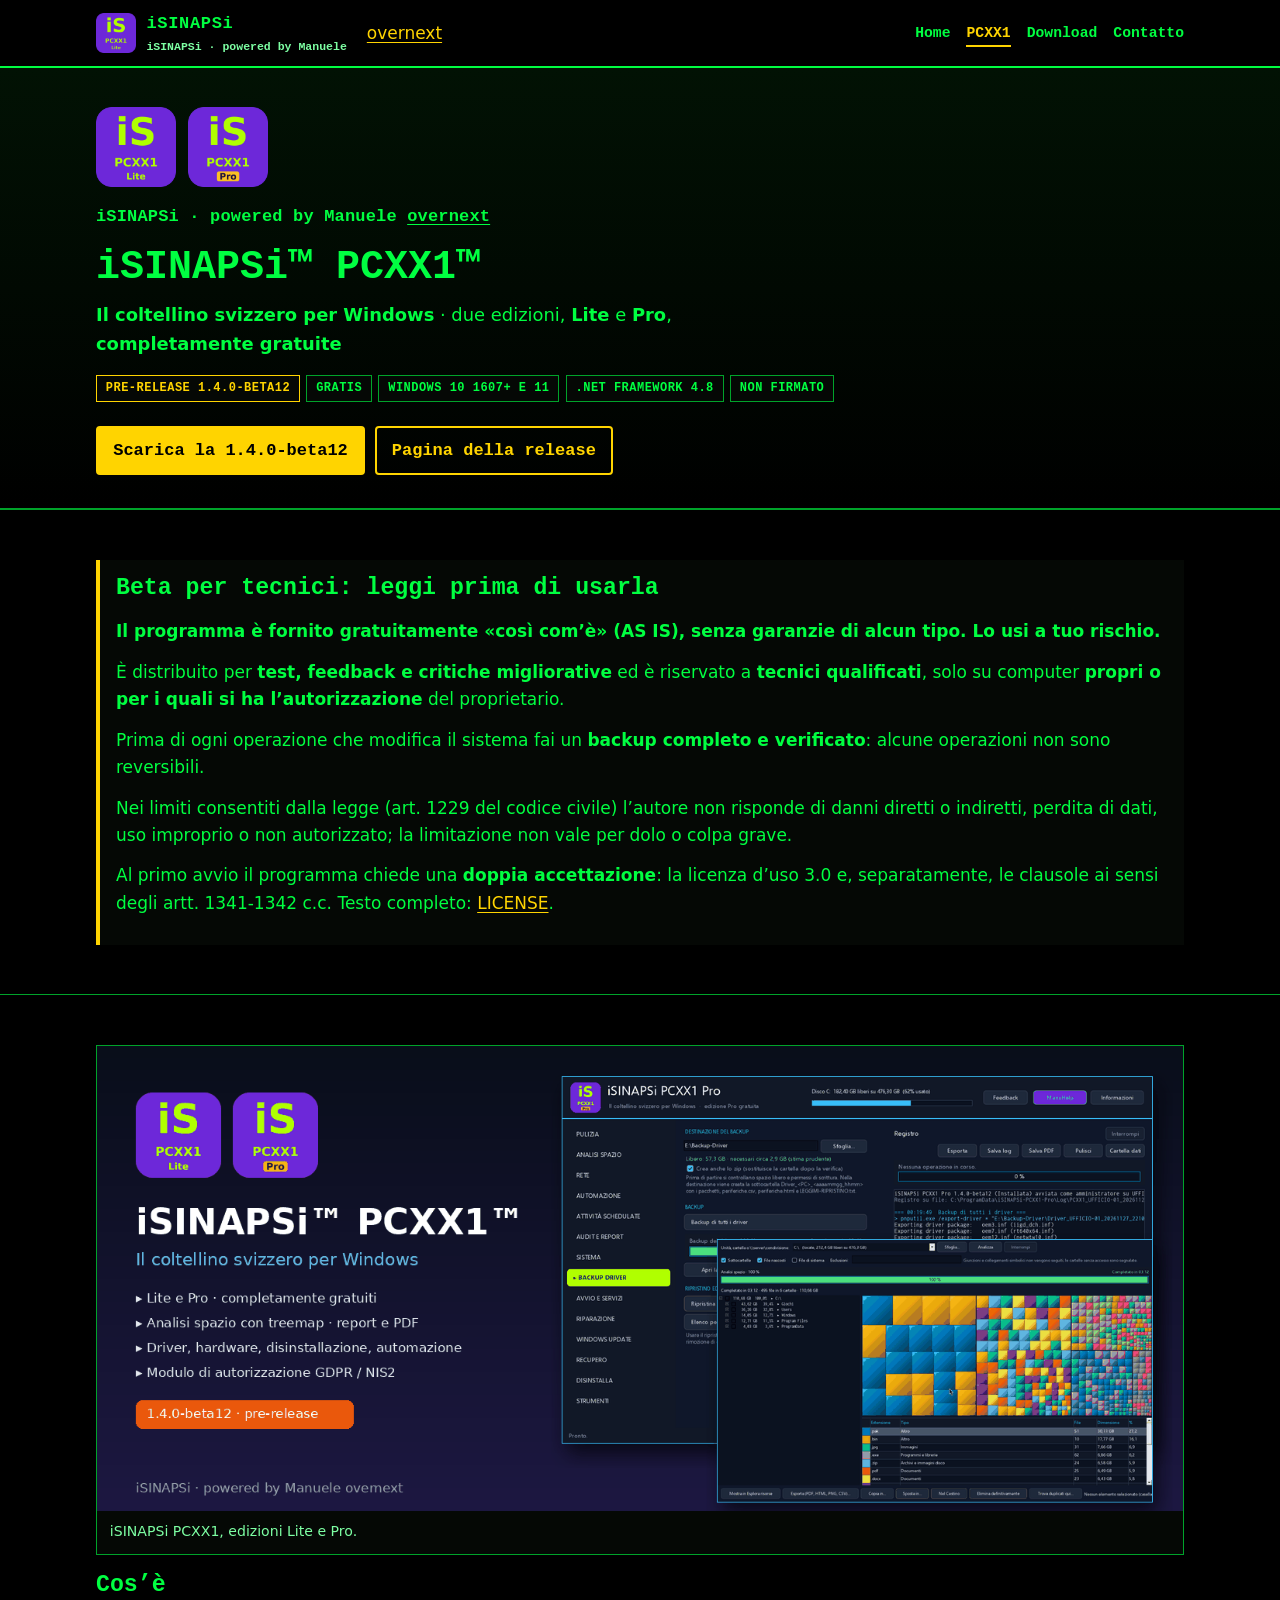
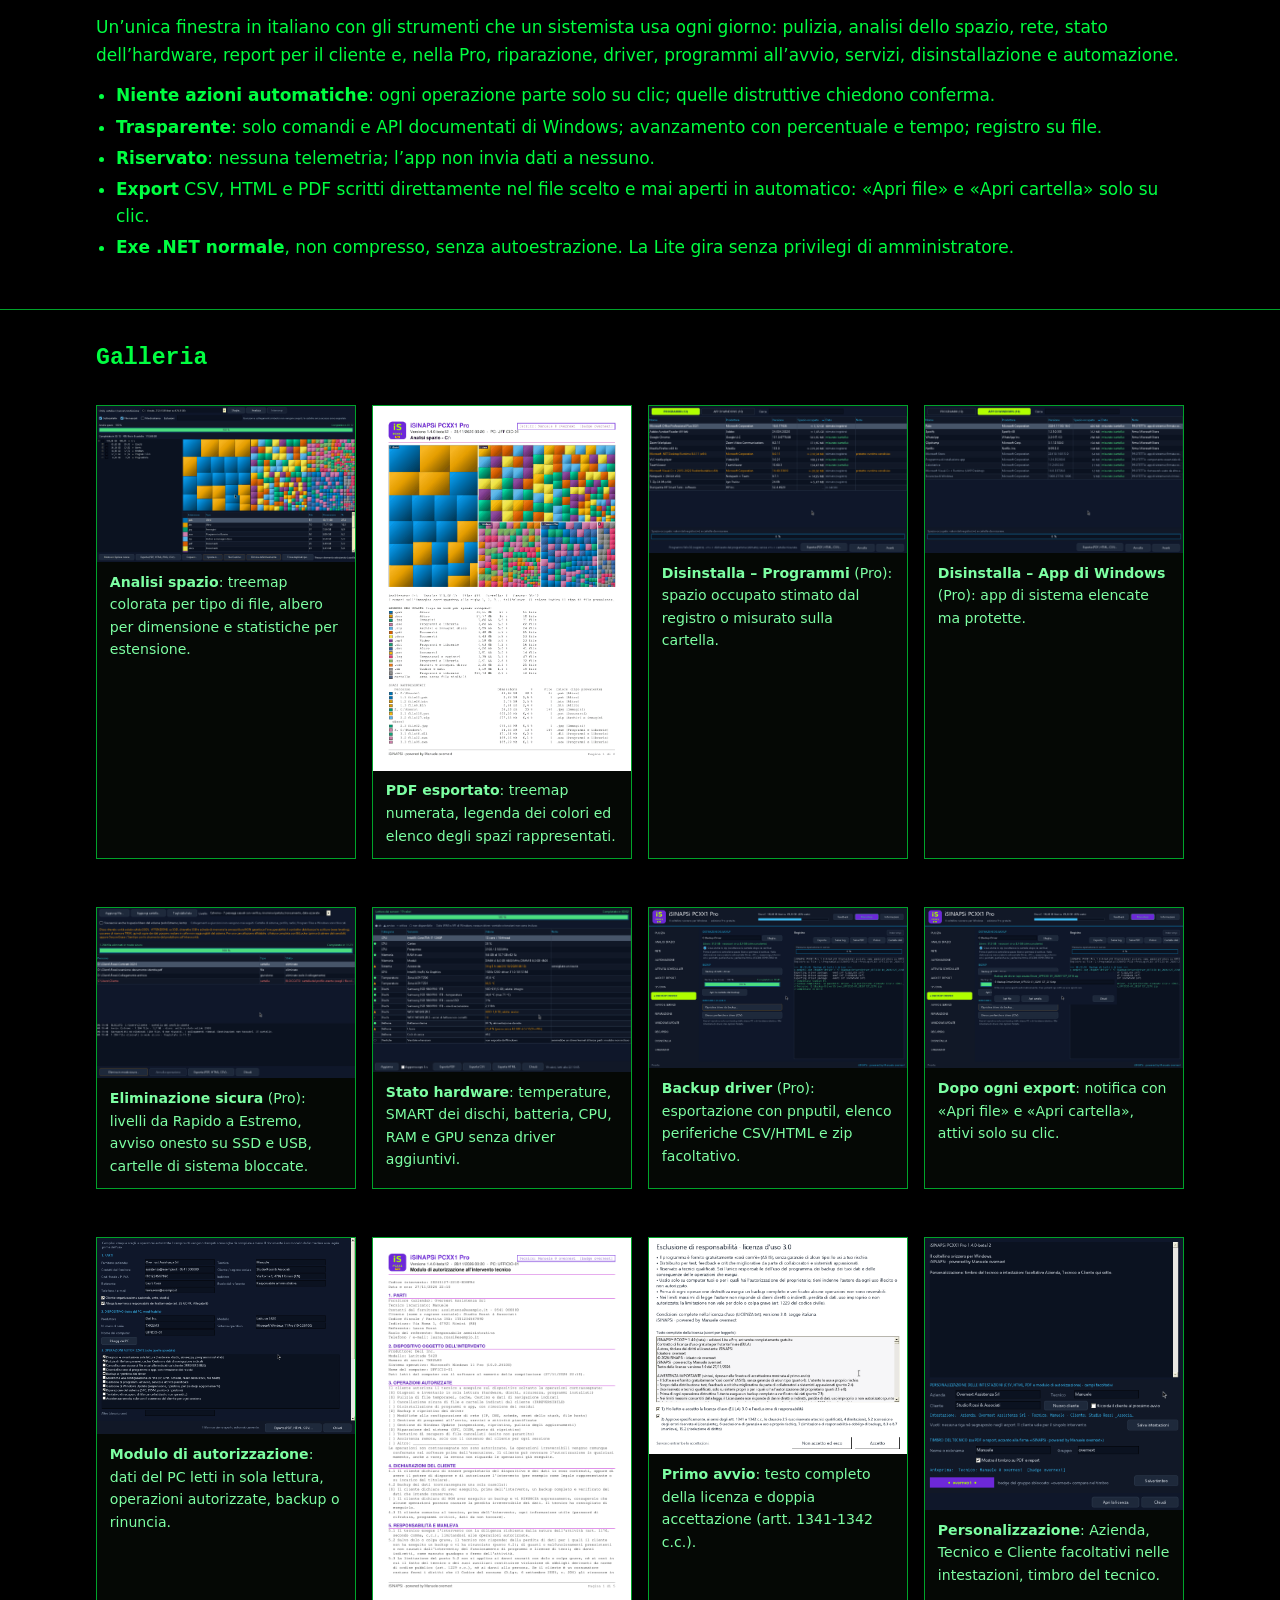
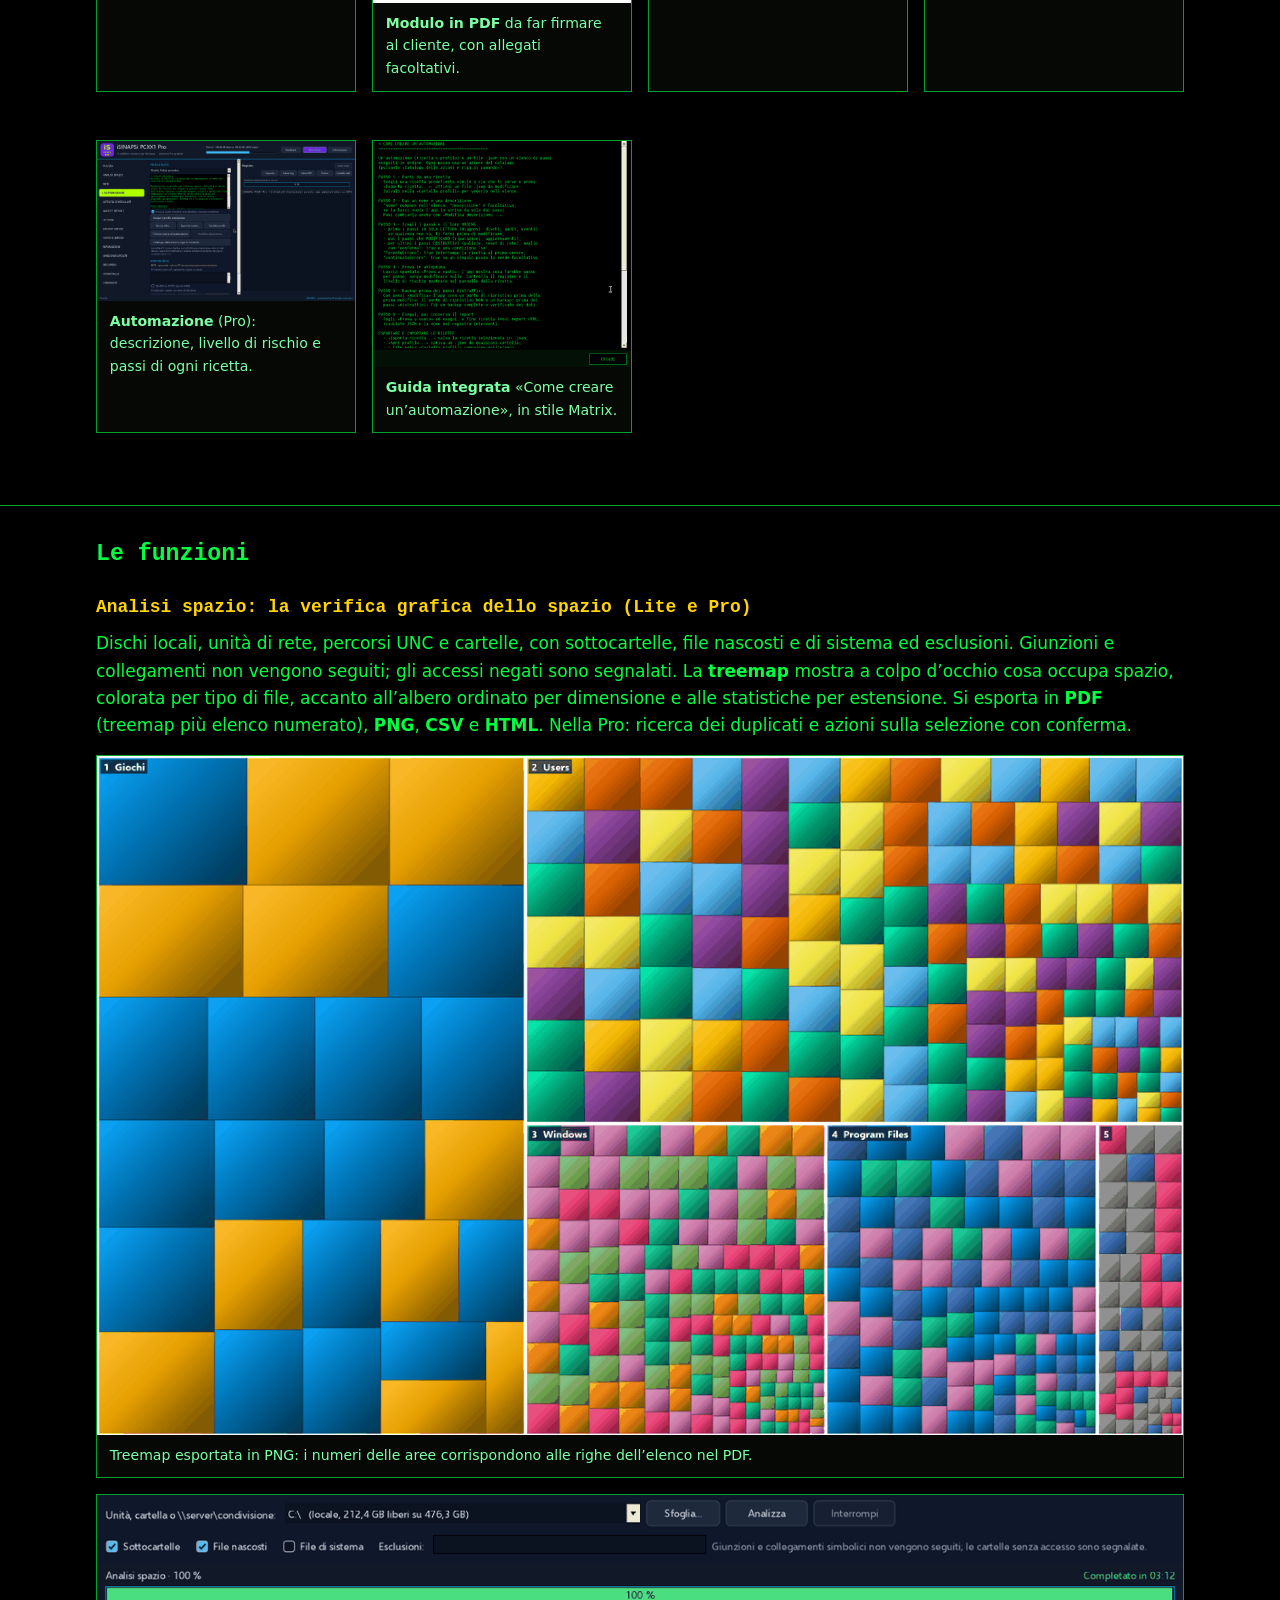
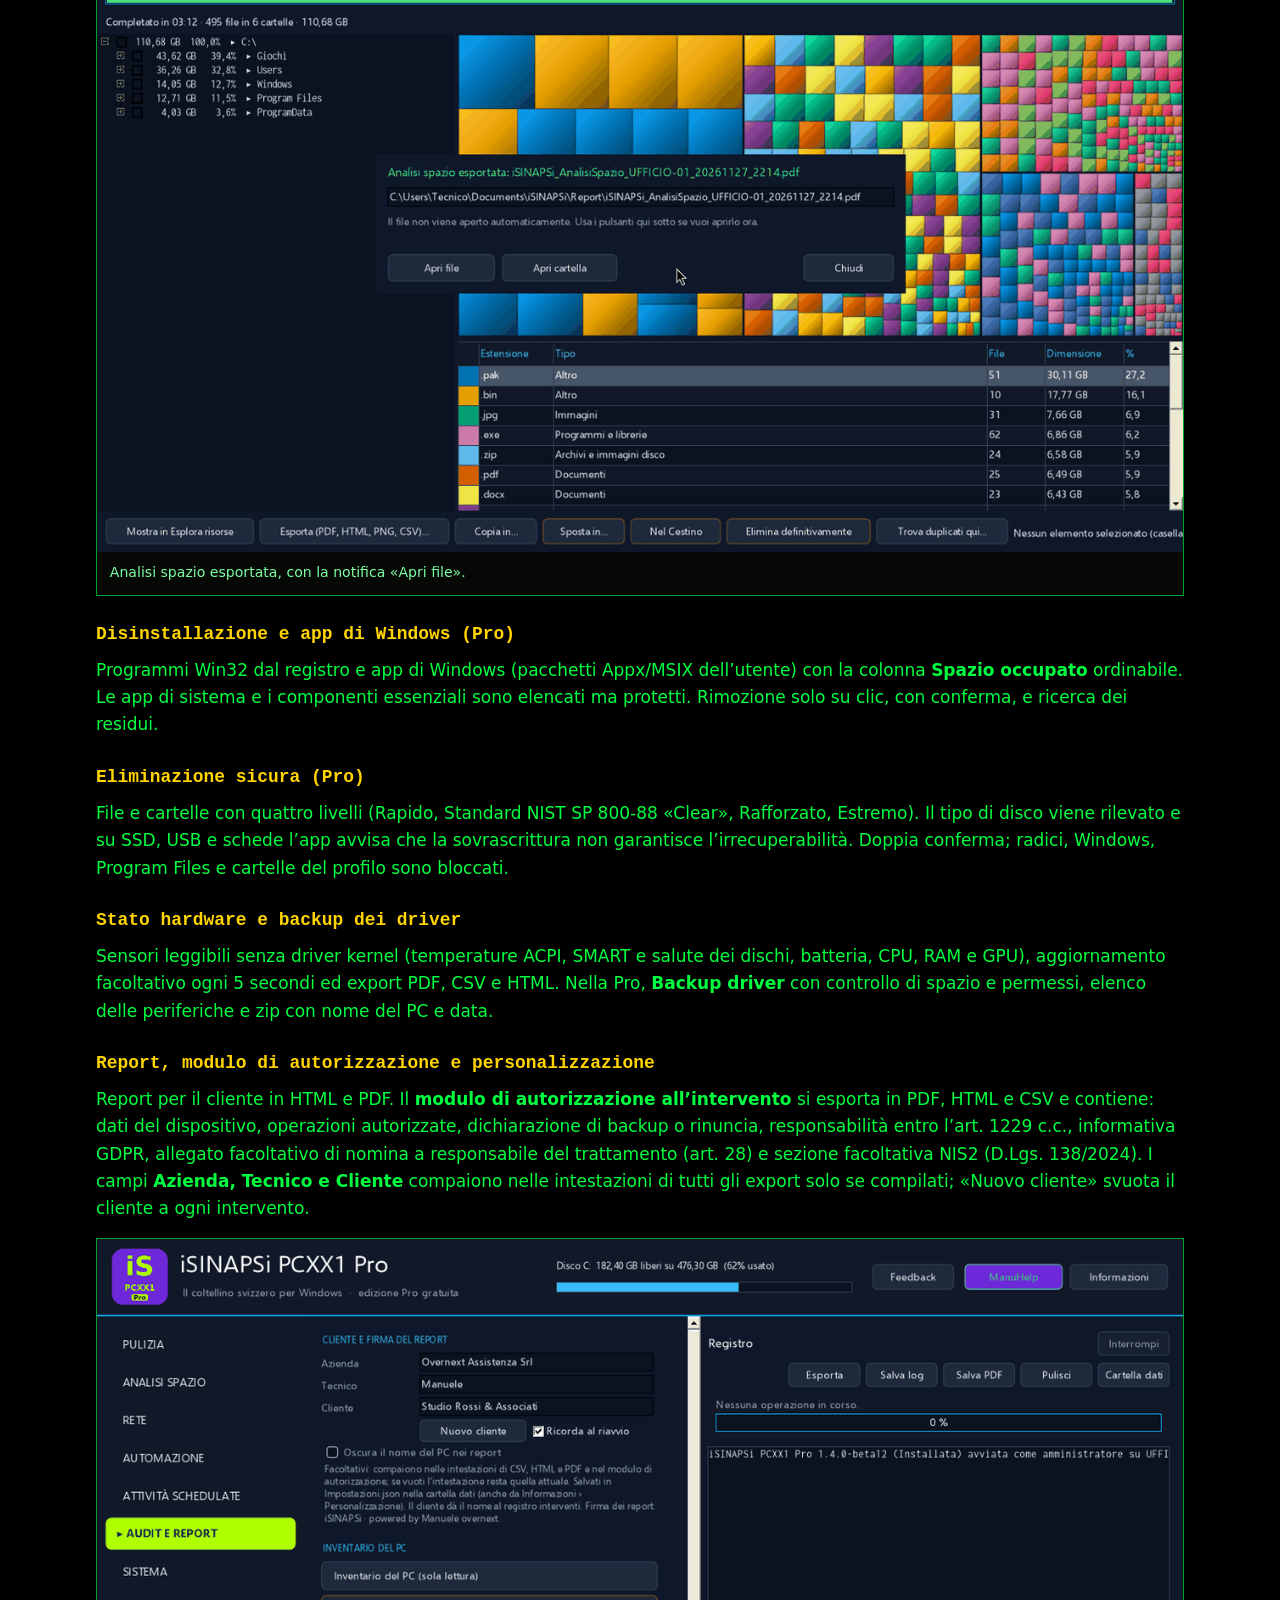
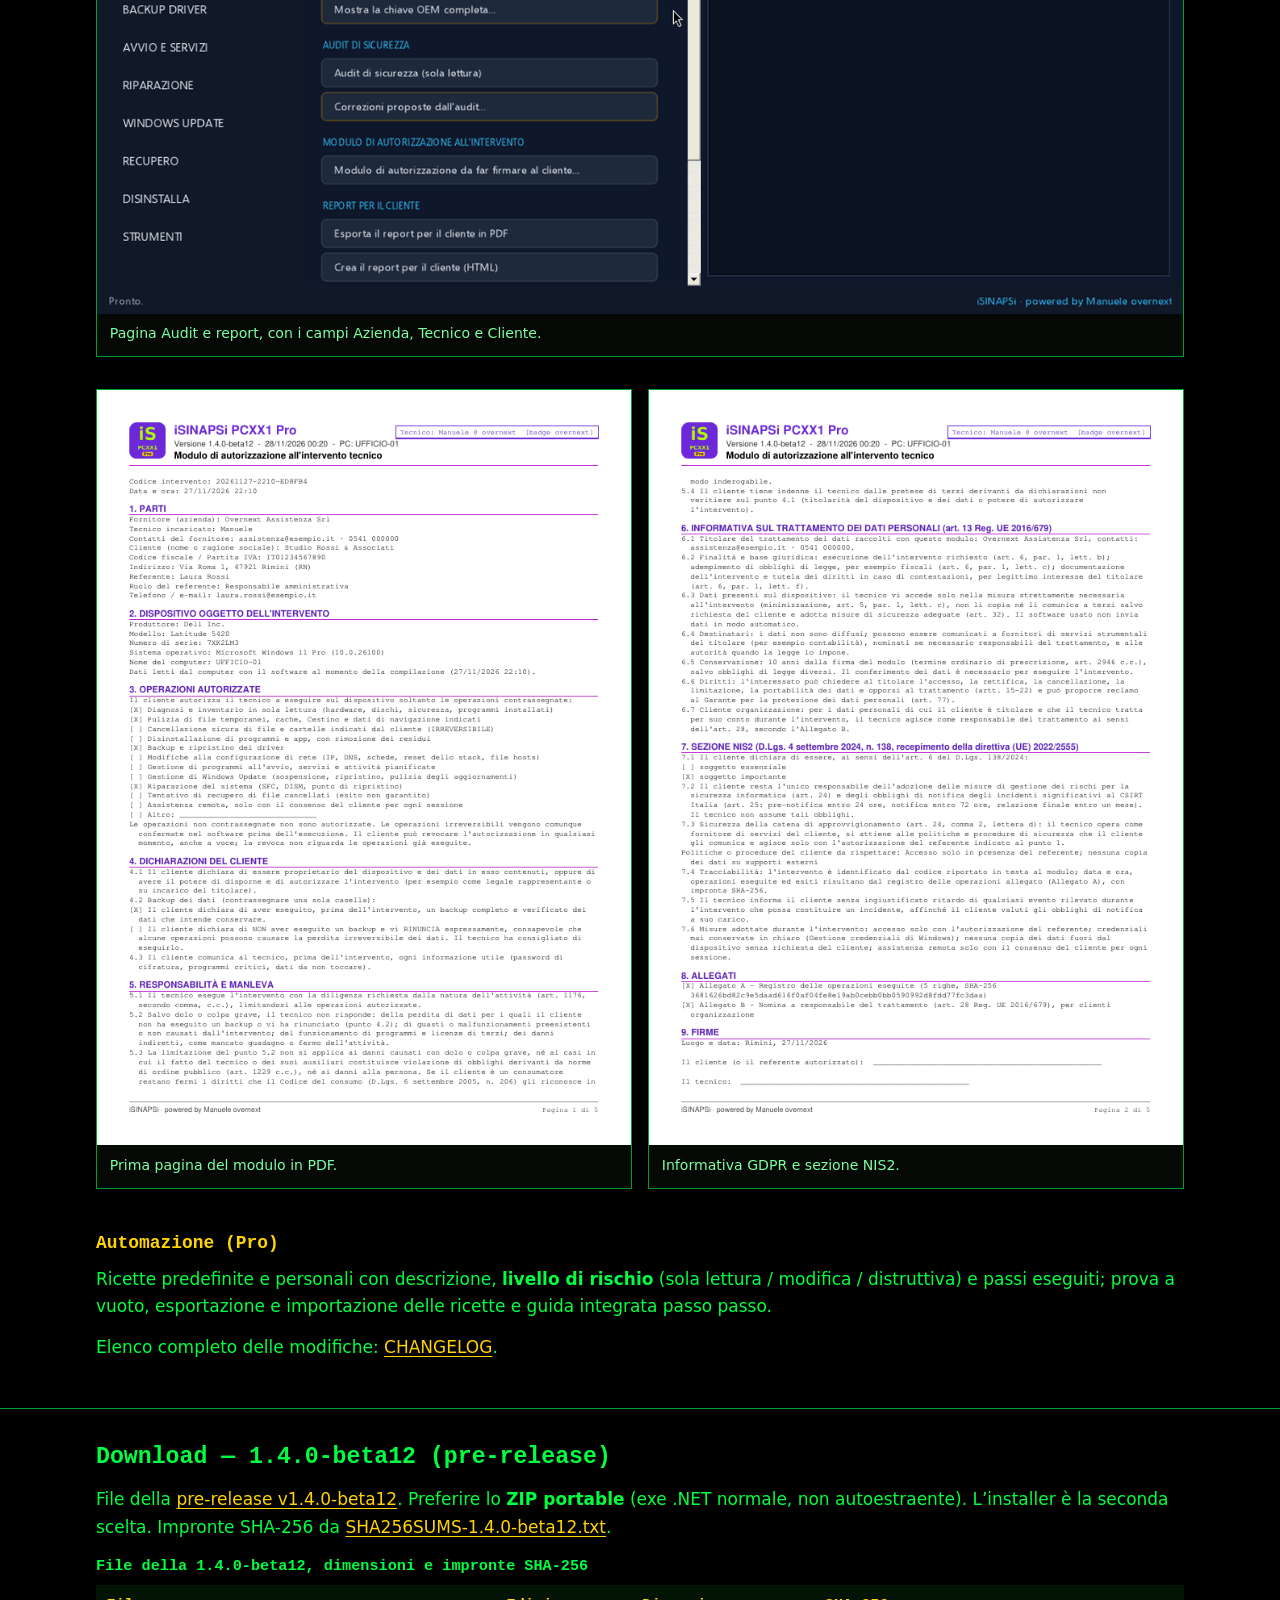
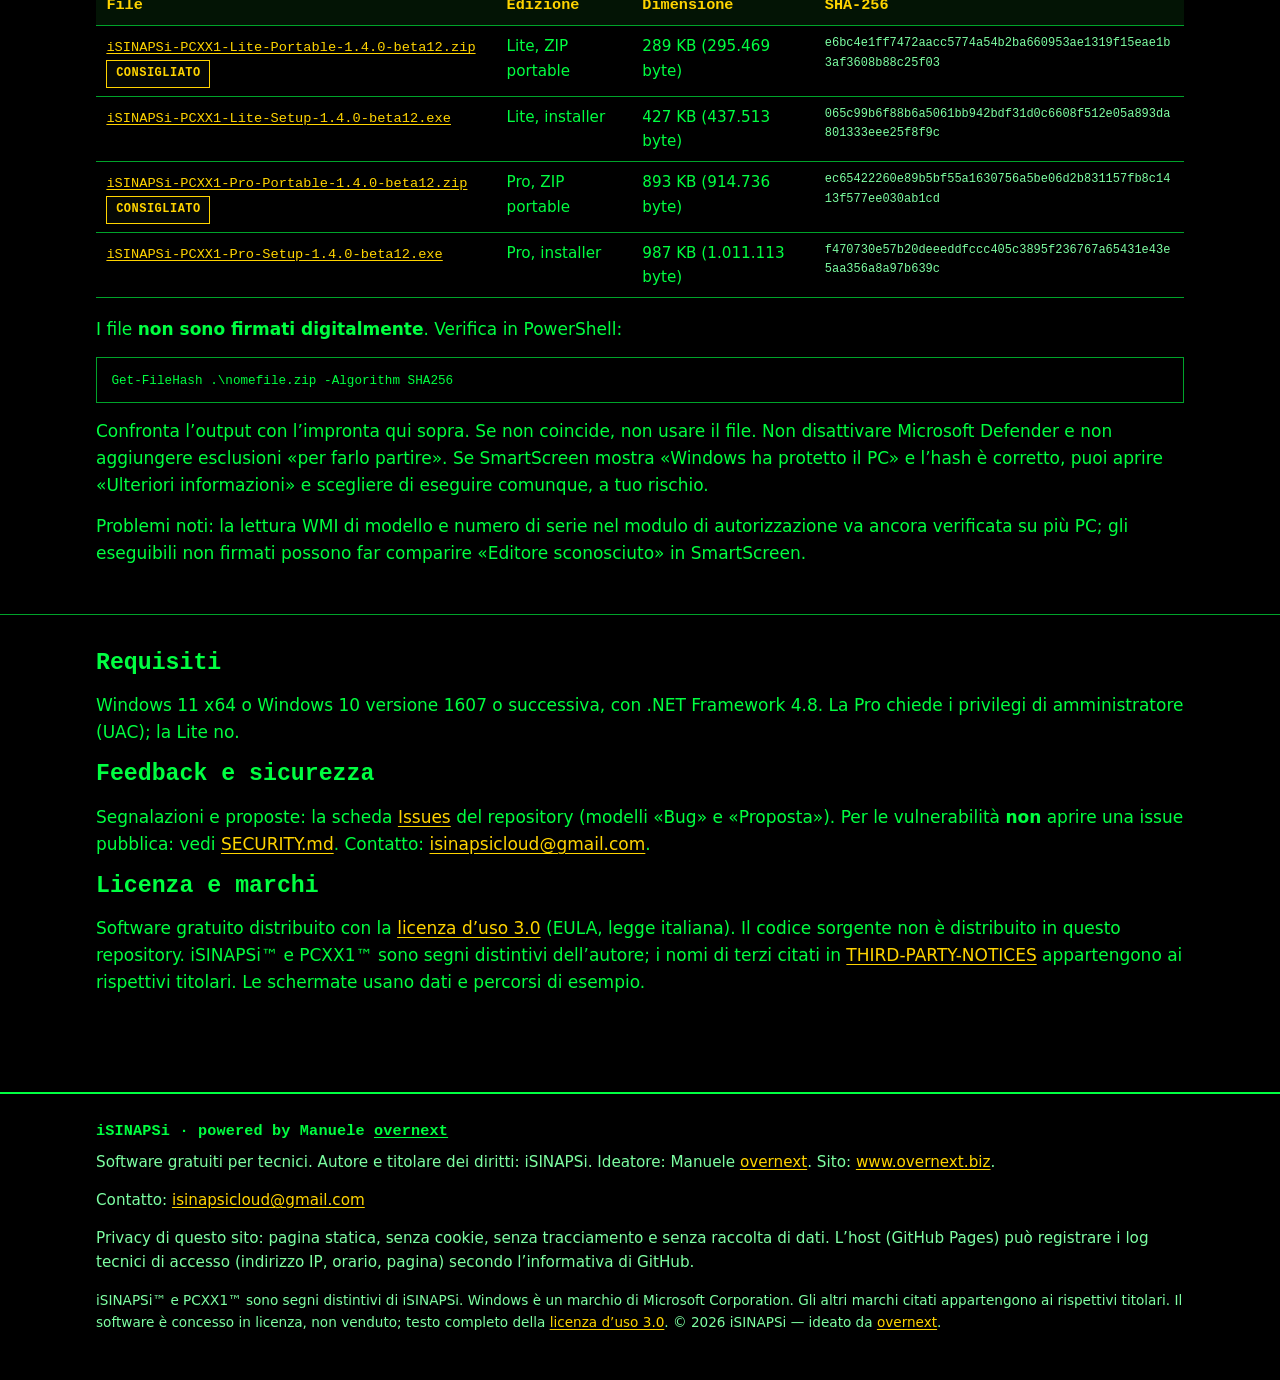
==== docs/pcxx1.html @ 8dfce29c "docs: landing GitHub Pages per PCXX1 1.4.0-beta12 Sito statico in /docs (home iSINAPSi e pagina PCXX" ====
<!DOCTYPE html>
<html lang="it">
<head>
  <meta charset="utf-8">
  <meta name="viewport" content="width=device-width, initial-scale=1">
  <meta name="color-scheme" content="dark">
  <meta name="description" content="iSINAPSi PCXX1, il coltellino svizzero per Windows. Lite e Pro, completamente gratuiti. Pre-release 1.4.0-beta12.">
  <meta name="author" content="iSINAPSi">
  <meta name="theme-color" content="#000000">
  <link rel="canonical" href="https://maloxplay.github.io/iSINAPSi-PCXX1/pcxx1.html">
  <meta property="og:type" content="website">
  <meta property="og:locale" content="it_IT">
  <meta property="og:site_name" content="iSINAPSi">
  <meta property="og:title" content="iSINAPSi PCXX1 1.4.0-beta12 — Lite e Pro · powered by Manuele overnext">
  <meta property="og:description" content="iSINAPSi PCXX1, il coltellino svizzero per Windows. Lite e Pro, completamente gratuiti. Pre-release 1.4.0-beta12.">
  <meta property="og:url" content="https://maloxplay.github.io/iSINAPSi-PCXX1/pcxx1.html">
  <meta property="og:image" content="https://maloxplay.github.io/iSINAPSi-PCXX1/img/hero.png">
  <meta name="twitter:card" content="summary_large_image">
  <meta name="twitter:title" content="iSINAPSi PCXX1 1.4.0-beta12 — Lite e Pro · powered by Manuele overnext">
  <meta name="twitter:description" content="iSINAPSi PCXX1, il coltellino svizzero per Windows. Lite e Pro, completamente gratuiti. Pre-release 1.4.0-beta12.">
  <meta name="twitter:image" content="https://maloxplay.github.io/iSINAPSi-PCXX1/img/hero.png">
  <title>iSINAPSi PCXX1 1.4.0-beta12 — Lite e Pro · powered by Manuele overnext</title>
  <link rel="icon" href="img/logo-lite.png" type="image/png">
  <link rel="apple-touch-icon" href="img/logo-pro.png">
  <link rel="stylesheet" href="css/style.css">
</head>
<body>
  <a class="skip" href="#contenuto">Vai al contenuto</a>
  <header class="site-header">
    <div class="wrap inner">
      <a class="brand" href="index.html">
        <img src="img/logo-lite.png" width="40" height="40" alt="">
        <span><span class="name">iSINAPSi</span><span class="tag">iSINAPSi · powered by Manuele <a href="https://www.overnext.biz" rel="noopener" target="_blank">overnext</a></span></span>
      </a>
      <nav aria-label="Principale">
        <ul>
          <li><a href="index.html">Home</a></li>
          <li><a href="pcxx1.html" aria-current="page">PCXX1</a></li>
          <li><a href="#download">Download</a></li>
          <li><a href="#contatto">Contatto</a></li>
        </ul>
      </nav>
    </div>
  </header>

  <main id="contenuto">
    <section class="hero">
      <div class="wrap">
        <div class="logos-hero">
          <img src="img/logo-lite.png" width="80" height="80" alt="Logo iSINAPSi PCXX1 Lite">
          <img src="img/logo-pro.png" width="80" height="80" alt="Logo iSINAPSi PCXX1 Pro">
        </div>
        <p class="signature">iSINAPSi · powered by Manuele <a href="https://www.overnext.biz" rel="noopener" target="_blank">overnext</a></p>
        <h1>iSINAPSi™ PCXX1™</h1>
        <p class="lead"><b>Il coltellino svizzero per Windows</b> · due edizioni, <b>Lite</b> e <b>Pro</b>, <b>completamente gratuite</b></p>
        <div class="badge-row">
          <span class="badge badge-yellow">pre-release 1.4.0-beta12</span>
          <span class="badge">gratis</span>
          <span class="badge">Windows 10 1607+ e 11</span>
          <span class="badge">.NET Framework 4.8</span>
          <span class="badge">non firmato</span>
        </div>
        <div class="btn-row" style="margin-top:1.1rem">
          <a class="btn" href="#download">Scarica la 1.4.0-beta12</a>
          <a class="btn btn-ghost" href="https://github.com/maloxplay/iSINAPSi-PCXX1/releases/tag/v1.4.0-beta12">Pagina della release</a>
        </div>
      </div>
    </section>

    <section aria-labelledby="h-beta">
      <div class="wrap">
        <div class="callout">
          <h2 id="h-beta">Beta per tecnici: leggi prima di usarla</h2>
          <p><strong>Il programma è fornito gratuitamente «così com’è» (AS IS), senza garanzie di alcun tipo. Lo usi a tuo rischio.</strong></p>
          <p>È distribuito per <strong>test, feedback e critiche migliorative</strong> ed è riservato a <strong>tecnici qualificati</strong>, solo su computer <strong>propri o per i quali si ha l’autorizzazione</strong> del proprietario.</p>
          <p>Prima di ogni operazione che modifica il sistema fai un <strong>backup completo e verificato</strong>: alcune operazioni non sono reversibili.</p>
          <p>Nei limiti consentiti dalla legge (art. 1229 del codice civile) l’autore non risponde di danni diretti o indiretti, perdita di dati, uso improprio o non autorizzato; la limitazione non vale per dolo o colpa grave.</p>
          <p>Al primo avvio il programma chiede una <strong>doppia accettazione</strong>: la licenza d’uso 3.0 e, separatamente, le clausole ai sensi degli artt. 1341-1342 c.c. Testo completo: <a href="https://github.com/maloxplay/iSINAPSi-PCXX1/blob/main/LICENSE">LICENSE</a>.</p>
        </div>
      </div>
    </section>

    <section aria-labelledby="h-cose">
      <div class="wrap">
        <figure>
          <img src="img/hero.png" width="1200" alt="iSINAPSi PCXX1 – il coltellino svizzero per Windows, edizioni Lite e Pro">
          <figcaption>iSINAPSi PCXX1, edizioni Lite e Pro.</figcaption>
        </figure>
        <h2 id="h-cose">Cos’è</h2>
        <p>Un’unica finestra in italiano con gli strumenti che un sistemista usa ogni giorno: pulizia, analisi dello spazio, rete, stato dell’hardware, report per il cliente e, nella Pro, riparazione, driver, programmi all’avvio, servizi, disinstallazione e automazione.</p>
        <ul>
          <li><strong>Niente azioni automatiche</strong>: ogni operazione parte solo su clic; quelle distruttive chiedono conferma.</li>
          <li><strong>Trasparente</strong>: solo comandi e API documentati di Windows; avanzamento con percentuale e tempo; registro su file.</li>
          <li><strong>Riservato</strong>: nessuna telemetria; l’app non invia dati a nessuno.</li>
          <li><strong>Export</strong> CSV, HTML e PDF scritti direttamente nel file scelto e mai aperti in automatico: «Apri file» e «Apri cartella» solo su clic.</li>
          <li><strong>Exe .NET normale</strong>, non compresso, senza autoestrazione. La Lite gira senza privilegi di amministratore.</li>
        </ul>
      </div>
    </section>

    <section aria-labelledby="h-galleria">
      <div class="wrap">
        <h2 id="h-galleria">Galleria</h2>
        <div class="gallery">
          <figure>
            <img src="img/analisi-spazio-treemap.png" width="440" alt="Analisi spazio con treemap">
            <figcaption><strong>Analisi spazio</strong>: treemap colorata per tipo di file, albero per dimensione e statistiche per estensione.</figcaption>
          </figure>
          <figure>
            <img src="img/analisi-spazio-pdf.png" width="440" alt="PDF dell'analisi spazio">
            <figcaption><strong>PDF esportato</strong>: treemap numerata, legenda dei colori ed elenco degli spazi rappresentati.</figcaption>
          </figure>
          <figure>
            <img src="img/disinstalla-programmi-spazio.png" width="440" alt="Disinstalla programmi con spazio occupato">
            <figcaption><strong>Disinstalla – Programmi</strong> (Pro): spazio occupato stimato dal registro o misurato sulla cartella.</figcaption>
          </figure>
          <figure>
            <img src="img/disinstalla-app-di-windows.png" width="440" alt="App di Windows">
            <figcaption><strong>Disinstalla – App di Windows</strong> (Pro): app di sistema elencate ma protette.</figcaption>
          </figure>
          <figure>
            <img src="img/eliminazione-sicura.png" width="440" alt="Eliminazione sicura">
            <figcaption><strong>Eliminazione sicura</strong> (Pro): livelli da Rapido a Estremo, avviso onesto su SSD e USB, cartelle di sistema bloccate.</figcaption>
          </figure>
          <figure>
            <img src="img/stato-hardware-sensori.png" width="440" alt="Stato hardware e sensori">
            <figcaption><strong>Stato hardware</strong>: temperature, SMART dei dischi, batteria, CPU, RAM e GPU senza driver aggiuntivi.</figcaption>
          </figure>
          <figure>
            <img src="img/backup-driver.png" width="440" alt="Backup driver">
            <figcaption><strong>Backup driver</strong> (Pro): esportazione con pnputil, elenco periferiche CSV/HTML e zip facoltativo.</figcaption>
          </figure>
          <figure>
            <img src="img/backup-driver-apri-file.png" width="440" alt="Notifica Apri file / Apri cartella">
            <figcaption><strong>Dopo ogni export</strong>: notifica con «Apri file» e «Apri cartella», attivi solo su clic.</figcaption>
          </figure>
          <figure>
            <img src="img/modulo-autorizzazione-finestra.png" width="440" alt="Modulo di autorizzazione">
            <figcaption><strong>Modulo di autorizzazione</strong>: dati del PC letti in sola lettura, operazioni autorizzate, backup o rinuncia.</figcaption>
          </figure>
          <figure>
            <img src="img/modulo-pdf-prima-pagina.png" width="440" alt="Modulo di autorizzazione in PDF">
            <figcaption><strong>Modulo in PDF</strong> da far firmare al cliente, con allegati facoltativi.</figcaption>
          </figure>
          <figure>
            <img src="img/eula-doppia-accettazione-2-di-2.png" width="440" alt="Doppia accettazione della licenza">
            <figcaption><strong>Primo avvio</strong>: testo completo della licenza e doppia accettazione (artt. 1341-1342 c.c.).</figcaption>
          </figure>
          <figure>
            <img src="img/personalizzazione-azienda-tecnico-cliente.png" width="440" alt="Personalizzazione">
            <figcaption><strong>Personalizzazione</strong>: Azienda, Tecnico e Cliente facoltativi nelle intestazioni, timbro del tecnico.</figcaption>
          </figure>
          <figure>
            <img src="img/automazione-ricette-descrizione-rischio.png" width="440" alt="Automazione">
            <figcaption><strong>Automazione</strong> (Pro): descrizione, livello di rischio e passi di ogni ricetta.</figcaption>
          </figure>
          <figure>
            <img src="img/automazione-guida-matrix.png" width="440" alt="Guida Come creare un'automazione">
            <figcaption><strong>Guida integrata</strong> «Come creare un’automazione», in stile Matrix.</figcaption>
          </figure>
        </div>
      </div>
    </section>

    <section aria-labelledby="h-funzioni">
      <div class="wrap">
        <h2 id="h-funzioni">Le funzioni</h2>

        <h3>Analisi spazio: la verifica grafica dello spazio (Lite e Pro)</h3>
        <p>Dischi locali, unità di rete, percorsi UNC e cartelle, con sottocartelle, file nascosti e di sistema ed esclusioni. Giunzioni e collegamenti non vengono seguiti; gli accessi negati sono segnalati. La <strong>treemap</strong> mostra a colpo d’occhio cosa occupa spazio, colorata per tipo di file, accanto all’albero ordinato per dimensione e alle statistiche per estensione. Si esporta in <strong>PDF</strong> (treemap più elenco numerato), <strong>PNG</strong>, <strong>CSV</strong> e <strong>HTML</strong>. Nella Pro: ricerca dei duplicati e azioni sulla selezione con conferma.</p>
        <figure class="shot-wide">
          <img src="img/analisi-spazio-treemap-png.png" width="820" alt="Treemap esportata in PNG con aree numerate">
          <figcaption>Treemap esportata in PNG: i numeri delle aree corrispondono alle righe dell’elenco nel PDF.</figcaption>
        </figure>
        <figure class="shot-wide">
          <img src="img/analisi-spazio-esportata-apri-file.png" width="820" alt="Analisi spazio esportata con la notifica Apri file">
          <figcaption>Analisi spazio esportata, con la notifica «Apri file».</figcaption>
        </figure>

        <h3>Disinstallazione e app di Windows (Pro)</h3>
        <p>Programmi Win32 dal registro e app di Windows (pacchetti Appx/MSIX dell’utente) con la colonna <strong>Spazio occupato</strong> ordinabile. Le app di sistema e i componenti essenziali sono elencati ma protetti. Rimozione solo su clic, con conferma, e ricerca dei residui.</p>

        <h3>Eliminazione sicura (Pro)</h3>
        <p>File e cartelle con quattro livelli (Rapido, Standard NIST SP 800-88 «Clear», Rafforzato, Estremo). Il tipo di disco viene rilevato e su SSD, USB e schede l’app avvisa che la sovrascrittura non garantisce l’irrecuperabilità. Doppia conferma; radici, Windows, Program Files e cartelle del profilo sono bloccati.</p>

        <h3>Stato hardware e backup dei driver</h3>
        <p>Sensori leggibili senza driver kernel (temperature ACPI, SMART e salute dei dischi, batteria, CPU, RAM e GPU), aggiornamento facoltativo ogni 5 secondi ed export PDF, CSV e HTML. Nella Pro, <strong>Backup driver</strong> con controllo di spazio e permessi, elenco delle periferiche e zip con nome del PC e data.</p>

        <h3>Report, modulo di autorizzazione e personalizzazione</h3>
        <p>Report per il cliente in HTML e PDF. Il <strong>modulo di autorizzazione all’intervento</strong> si esporta in PDF, HTML e CSV e contiene: dati del dispositivo, operazioni autorizzate, dichiarazione di backup o rinuncia, responsabilità entro l’art. 1229 c.c., informativa GDPR, allegato facoltativo di nomina a responsabile del trattamento (art. 28) e sezione facoltativa NIS2 (D.Lgs. 138/2024). I campi <strong>Azienda, Tecnico e Cliente</strong> compaiono nelle intestazioni di tutti gli export solo se compilati; «Nuovo cliente» svuota il cliente a ogni intervento.</p>
        <figure>
          <img src="img/report-campi-e-modulo.png" width="820" alt="Pagina Audit e report">
          <figcaption>Pagina Audit e report, con i campi Azienda, Tecnico e Cliente.</figcaption>
        </figure>
        <div class="gallery">
          <figure>
            <img src="img/modulo-pdf-prima-pagina.png" width="400" alt="Prima pagina del modulo">
            <figcaption>Prima pagina del modulo in PDF.</figcaption>
          </figure>
          <figure>
            <img src="img/modulo-pdf-pagina-nis2.png" width="400" alt="Informativa GDPR e sezione NIS2">
            <figcaption>Informativa GDPR e sezione NIS2.</figcaption>
          </figure>
        </div>

        <h3>Automazione (Pro)</h3>
        <p>Ricette predefinite e personali con descrizione, <strong>livello di rischio</strong> (sola lettura / modifica / distruttiva) e passi eseguiti; prova a vuoto, esportazione e importazione delle ricette e guida integrata passo passo.</p>
        <p>Elenco completo delle modifiche: <a href="https://github.com/maloxplay/iSINAPSi-PCXX1/blob/main/CHANGELOG.md">CHANGELOG</a>.</p>
      </div>
    </section>

    <section id="download" aria-labelledby="h-dl">
      <div class="wrap">
        <h2 id="h-dl">Download — 1.4.0-beta12 (pre-release)</h2>
        <p>File della <a href="https://github.com/maloxplay/iSINAPSi-PCXX1/releases/tag/v1.4.0-beta12">pre-release v1.4.0-beta12</a>. Preferire lo <strong>ZIP portable</strong> (exe .NET normale, non autoestraente). L’installer è la seconda scelta. Impronte SHA-256 da <a href="https://github.com/maloxplay/iSINAPSi-PCXX1/blob/main/SHA256SUMS-1.4.0-beta12.txt">SHA256SUMS-1.4.0-beta12.txt</a>.</p>
        <div class="table-wrap">
          <table>
            <caption>File della 1.4.0-beta12, dimensioni e impronte SHA-256</caption>
            <thead>
              <tr><th>File</th><th>Edizione</th><th>Dimensione</th><th>SHA-256</th></tr>
            </thead>
            <tbody>
              <tr>
                <td><a href="https://github.com/maloxplay/iSINAPSi-PCXX1/releases/download/v1.4.0-beta12/iSINAPSi-PCXX1-Lite-Portable-1.4.0-beta12.zip"><code>iSINAPSi-PCXX1-Lite-Portable-1.4.0-beta12.zip</code></a> <span class="badge badge-yellow">consigliato</span></td>
                <td>Lite, ZIP portable</td>
                <td>289 KB (295.469 byte)</td>
                <td class="hash">e6bc4e1ff7472aacc5774a54b2ba660953ae1319f15eae1b3af3608b88c25f03</td>
              </tr>
              <tr>
                <td><a href="https://github.com/maloxplay/iSINAPSi-PCXX1/releases/download/v1.4.0-beta12/iSINAPSi-PCXX1-Lite-Setup-1.4.0-beta12.exe"><code>iSINAPSi-PCXX1-Lite-Setup-1.4.0-beta12.exe</code></a></td>
                <td>Lite, installer</td>
                <td>427 KB (437.513 byte)</td>
                <td class="hash">065c99b6f88b6a5061bb942bdf31d0c6608f512e05a893da801333eee25f8f9c</td>
              </tr>
              <tr>
                <td><a href="https://github.com/maloxplay/iSINAPSi-PCXX1/releases/download/v1.4.0-beta12/iSINAPSi-PCXX1-Pro-Portable-1.4.0-beta12.zip"><code>iSINAPSi-PCXX1-Pro-Portable-1.4.0-beta12.zip</code></a> <span class="badge badge-yellow">consigliato</span></td>
                <td>Pro, ZIP portable</td>
                <td>893 KB (914.736 byte)</td>
                <td class="hash">ec65422260e89b5bf55a1630756a5be06d2b831157fb8c1413f577ee030ab1cd</td>
              </tr>
              <tr>
                <td><a href="https://github.com/maloxplay/iSINAPSi-PCXX1/releases/download/v1.4.0-beta12/iSINAPSi-PCXX1-Pro-Setup-1.4.0-beta12.exe"><code>iSINAPSi-PCXX1-Pro-Setup-1.4.0-beta12.exe</code></a></td>
                <td>Pro, installer</td>
                <td>987 KB (1.011.113 byte)</td>
                <td class="hash">f470730e57b20deeeddfccc405c3895f236767a65431e43e5aa356a8a97b639c</td>
              </tr>
            </tbody>
          </table>
        </div>
        <p>I file <strong>non sono firmati digitalmente</strong>. Verifica in PowerShell:</p>
        <pre><code>Get-FileHash .\nomefile.zip -Algorithm SHA256</code></pre>
        <p>Confronta l’output con l’impronta qui sopra. Se non coincide, non usare il file. Non disattivare Microsoft Defender e non aggiungere esclusioni «per farlo partire». Se SmartScreen mostra «Windows ha protetto il PC» e l’hash è corretto, puoi aprire «Ulteriori informazioni» e scegliere di eseguire comunque, a tuo rischio.</p>
        <p>Problemi noti: la lettura WMI di modello e numero di serie nel modulo di autorizzazione va ancora verificata su più PC; gli eseguibili non firmati possono far comparire «Editore sconosciuto» in SmartScreen.</p>
      </div>
    </section>

    <section aria-labelledby="h-req">
      <div class="wrap">
        <h2 id="h-req">Requisiti</h2>
        <p>Windows 11 x64 o Windows 10 versione 1607 o successiva, con .NET Framework 4.8. La Pro chiede i privilegi di amministratore (UAC); la Lite no.</p>
        <h2>Feedback e sicurezza</h2>
        <p>Segnalazioni e proposte: la scheda <a href="https://github.com/maloxplay/iSINAPSi-PCXX1/issues">Issues</a> del repository (modelli «Bug» e «Proposta»). Per le vulnerabilità <strong>non</strong> aprire una issue pubblica: vedi <a href="https://github.com/maloxplay/iSINAPSi-PCXX1/blob/main/SECURITY.md">SECURITY.md</a>. Contatto: <a href="mailto:isinapsicloud&#64;gmail.com">isinapsicloud&#64;gmail.com</a>.</p>
        <h2>Licenza e marchi</h2>
        <p>Software gratuito distribuito con la <a href="https://github.com/maloxplay/iSINAPSi-PCXX1/blob/main/LICENSE">licenza d’uso 3.0</a> (EULA, legge italiana). Il codice sorgente non è distribuito in questo repository. iSINAPSi™ e PCXX1™ sono segni distintivi dell’autore; i nomi di terzi citati in <a href="https://github.com/maloxplay/iSINAPSi-PCXX1/blob/main/THIRD-PARTY-NOTICES.md">THIRD-PARTY-NOTICES</a> appartengono ai rispettivi titolari. Le schermate usano dati e percorsi di esempio.</p>
      </div>
    </section>
  </main>
  <footer class="site-footer" id="contatto">
    <div class="wrap">
      <strong class="signature">iSINAPSi · powered by Manuele <a href="https://www.overnext.biz" rel="noopener" target="_blank">overnext</a></strong>
      <p>Software gratuiti per tecnici. Autore e titolare dei diritti: iSINAPSi. Ideatore: Manuele <a href="https://www.overnext.biz" rel="noopener" target="_blank">overnext</a>. Sito: <a href="https://www.overnext.biz" rel="noopener" target="_blank">www.overnext.biz</a>.</p>
      <p>Contatto: <a href="mailto:isinapsicloud&#64;gmail.com">isinapsicloud&#64;gmail.com</a></p>
      <p>Privacy di questo sito: pagina statica, senza cookie, senza tracciamento e senza raccolta di dati. L’host (GitHub Pages) può registrare i log tecnici di accesso (indirizzo IP, orario, pagina) secondo l’informativa di GitHub.</p>
      <p class="legal-note">iSINAPSi™ e PCXX1™ sono segni distintivi di iSINAPSi. Windows è un marchio di Microsoft Corporation. Gli altri marchi citati appartengono ai rispettivi titolari. Il software è concesso in licenza, non venduto; testo completo della <a href="https://github.com/maloxplay/iSINAPSi-PCXX1/blob/main/LICENSE">licenza d’uso 3.0</a>. © 2026 iSINAPSi — ideato da <a href="https://www.overnext.biz" rel="noopener" target="_blank">overnext</a>.</p>
    </div>
  </footer>
</body>
</html>
---- docs/css/style.css ----
/* iSINAPSi PCXX1 – landing statica. Nessun tracker, nessun cookie, nessun CDN.
   Testo/terminale: Matrix #00FF41 su nero. Accento PCXX1: giallo #FFD400. */
:root {
  --bg: #000000;
  --bg-elev: #050805;
  --line: #00A32A;
  --text: #00FF41;
  --muted: #7DFFA3;
  --yellow: #FFD400;
  --yellow-ink: #000000;
  --focus: #FFD400;
  --danger-bg: #0A1208;
  --max: 68rem;
  --radius: 0.5rem;
  --mono: ui-monospace, "Cascadia Code", "Segoe UI Mono", Consolas, "Liberation Mono", Menlo, monospace;
  --sans: "Segoe UI", "Segoe UI Variable", system-ui, -apple-system, "Helvetica Neue", Arial, sans-serif;
}
*, *::before, *::after { box-sizing: border-box; }
html { scroll-behavior: smooth; }
@media (prefers-reduced-motion: reduce) {
  html { scroll-behavior: auto; }
  *, *::before, *::after { animation: none !important; transition: none !important; }
}
body {
  margin: 0;
  background: var(--bg);
  color: var(--text);
  font-family: var(--sans);
  font-size: 1.0625rem;
  line-height: 1.6;
  min-height: 100vh;
}
img { max-width: 100%; height: auto; display: block; }
a { color: var(--yellow); text-underline-offset: 0.15em; }
a:hover { text-decoration-thickness: 0.12em; }
a:focus-visible, button:focus-visible, summary:focus-visible {
  outline: 3px solid var(--focus);
  outline-offset: 3px;
}
.skip {
  position: absolute;
  left: 0.75rem;
  top: -4rem;
  background: var(--yellow);
  color: var(--yellow-ink);
  font-weight: 700;
  padding: 0.5rem 0.85rem;
  z-index: 100;
  border-radius: 0.25rem;
}
.skip:focus { top: 0.75rem; }
.wrap { width: min(100% - 2rem, var(--max)); margin-inline: auto; }

.site-header {
  background: var(--bg);
  border-bottom: 2px solid var(--text);
  position: sticky;
  top: 0;
  z-index: 20;
}
.site-header .inner {
  display: flex;
  flex-wrap: wrap;
  align-items: center;
  gap: 0.75rem 1.25rem;
  padding: 0.65rem 0;
}
.brand {
  display: flex;
  align-items: center;
  gap: 0.65rem;
  text-decoration: none;
  color: var(--text);
  font-family: var(--mono);
  font-weight: 700;
}
.brand img { width: 2.5rem; height: 2.5rem; }
.brand .name { color: var(--text); letter-spacing: 0.04em; }
.brand .tag { display: block; font-size: 0.72rem; font-weight: 600; color: var(--muted); }
.brand .tag a { color: var(--muted); }
nav[aria-label="Principale"] { margin-left: auto; }
nav[aria-label="Principale"] ul {
  display: flex;
  flex-wrap: wrap;
  gap: 0.35rem 1rem;
  list-style: none;
  margin: 0;
  padding: 0;
  font-family: var(--mono);
  font-size: 0.92rem;
}
nav[aria-label="Principale"] a {
  color: var(--text);
  text-decoration: none;
  font-weight: 600;
  padding: 0.3rem 0;
  border-bottom: 2px solid transparent;
}
nav[aria-label="Principale"] a:hover,
nav[aria-label="Principale"] a[aria-current="page"] {
  color: var(--yellow);
  border-bottom-color: var(--yellow);
}

.hero {
  padding: 2.4rem 0 2.1rem;
  border-bottom: 1px solid var(--line);
  background:
    linear-gradient(180deg, #021204 0%, #000 100%);
}
.hero h1 {
  margin: 0 0 0.6rem;
  font-family: var(--mono);
  font-size: clamp(1.7rem, 4vw, 2.5rem);
  line-height: 1.2;
  font-weight: 700;
  color: var(--text);
}
.hero .lead { font-size: 1.12rem; max-width: 42rem; }
.signature {
  font-family: var(--mono);
  color: var(--text);
  font-weight: 700;
  letter-spacing: 0.01em;
  margin: 0 0 0.85rem;
}
.signature a { color: var(--text); }
.badge-row { display: flex; flex-wrap: wrap; gap: 0.4rem; margin: 1rem 0 0; }
.badge {
  display: inline-block;
  font-family: var(--mono);
  font-size: 0.75rem;
  font-weight: 700;
  letter-spacing: 0.04em;
  text-transform: uppercase;
  padding: 0.2rem 0.55rem;
  border: 1px solid var(--line);
  color: var(--text);
  background: var(--bg-elev);
}
.badge-yellow { border-color: var(--yellow); color: var(--yellow); }

.card {
  background: var(--bg-elev);
  border: 1px solid var(--line);
  border-radius: var(--radius);
  padding: 1.2rem;
  display: flex;
  flex-direction: column;
  gap: 0.7rem;
  max-width: 28rem;
}
.card h2 { margin: 0; font-family: var(--mono); font-size: 1.3rem; }
.card .logos { display: flex; gap: 0.5rem; align-items: center; }
.card .logos img { width: 3.25rem; height: 3.25rem; }
.card p { margin: 0; }
.card .meta { color: var(--muted); font-size: 0.92rem; font-family: var(--mono); }
.btn {
  display: inline-block;
  background: var(--yellow);
  color: var(--yellow-ink);
  font-family: var(--mono);
  font-weight: 800;
  text-decoration: none;
  padding: 0.55rem 0.95rem;
  border-radius: 0.25rem;
  border: 2px solid var(--yellow);
  width: fit-content;
}
.btn:hover { filter: brightness(1.08); }
.btn-ghost {
  background: transparent;
  color: var(--yellow);
}
.btn-row { display: flex; flex-wrap: wrap; gap: 0.6rem; margin-top: auto; padding-top: 0.4rem; }

main { padding-bottom: 3rem; }
section { padding: 2.1rem 0; }
section + section { border-top: 1px solid var(--line); }
h2 { font-family: var(--mono); font-size: 1.45rem; line-height: 1.25; margin: 0 0 0.9rem; color: var(--text); }
h3 { font-family: var(--mono); font-size: 1.12rem; margin: 1.5rem 0 0.55rem; color: var(--yellow); }
p { margin: 0 0 0.85rem; }
.muted { color: var(--muted); }

.table-wrap { overflow-x: auto; margin: 0.75rem 0 1.1rem; }
table { width: 100%; border-collapse: collapse; font-size: 0.95rem; }
caption { text-align: left; font-weight: 700; margin-bottom: 0.4rem; font-family: var(--mono); }
th, td {
  text-align: left;
  vertical-align: top;
  padding: 0.5rem 0.65rem;
  border-bottom: 1px solid var(--line);
}
th { background: #031405; font-family: var(--mono); font-weight: 700; color: var(--yellow); }
.hash {
  font-family: var(--mono);
  font-size: 0.75rem;
  word-break: break-all;
  color: var(--muted);
}
.mono { font-family: var(--mono); font-size: 0.9em; }

.callout {
  border-left: 4px solid var(--yellow);
  background: var(--bg-elev);
  padding: 0.9rem 1rem;
  margin: 1rem 0;
}
.callout h2, .callout h3 { margin-top: 0; }
.disclaimer {
  border: 2px solid var(--yellow);
  background: var(--danger-bg);
  padding: 1.1rem 1.15rem;
}
.gallery {
  display: grid;
  grid-template-columns: repeat(auto-fit, minmax(16rem, 1fr));
  gap: 1rem;
  margin: 1rem 0 1.4rem;
}
figure {
  margin: 1rem 0;
  background: var(--bg-elev);
  border: 1px solid var(--line);
  overflow: hidden;
}
figure img { width: 100%; }
figcaption {
  padding: 0.55rem 0.8rem 0.7rem;
  color: var(--muted);
  font-size: 0.88rem;
}
.shot-wide { grid-column: 1 / -1; }
pre, .cmd {
  background: #000;
  border: 1px solid var(--line);
  padding: 0.75rem 0.9rem;
  overflow-x: auto;
  font-family: var(--mono);
  font-size: 0.88rem;
  line-height: 1.45;
  color: var(--text);
}
code { font-family: var(--mono); font-size: 0.9em; }
ul, ol { margin: 0 0 0.9rem; padding-left: 1.25rem; }
li { margin: 0.25rem 0; }

.logos-hero { display: flex; gap: 0.75rem; align-items: center; margin-bottom: 1rem; }
.logos-hero img { width: 5rem; height: 5rem; }

.site-footer {
  border-top: 2px solid var(--text);
  background: #000;
  padding: 1.6rem 0 2rem;
  color: var(--muted);
  font-size: 0.95rem;
}
.site-footer .signature { display: block; margin-bottom: 0.4rem; }
.site-footer .signature, .site-footer .signature a { color: var(--text); }
.legal-note { margin-top: 1rem; font-size: 0.85rem; }

@media (max-width: 40rem) {
  nav[aria-label="Principale"] { margin-left: 0; width: 100%; }
  .logos-hero img { width: 3.5rem; height: 3.5rem; }
}

.card .meta { overflow-wrap: anywhere; hyphens: none; }
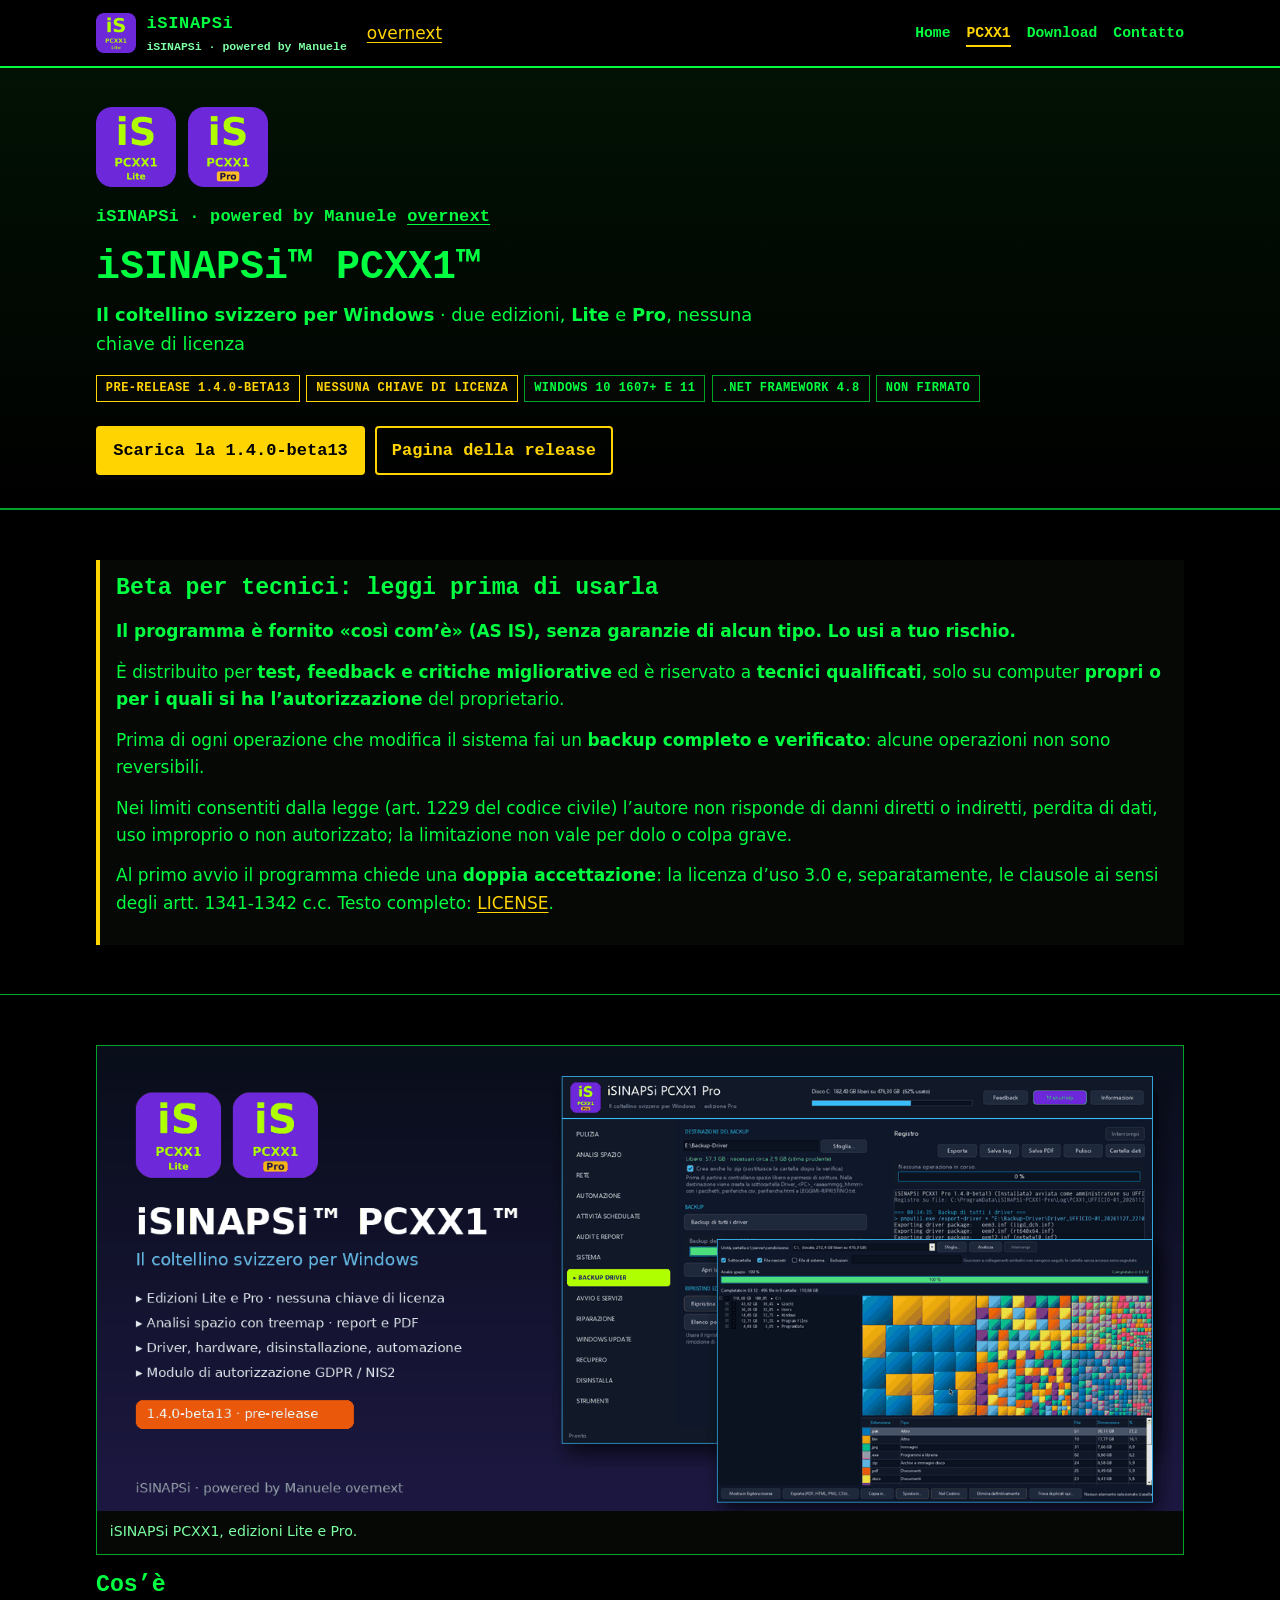
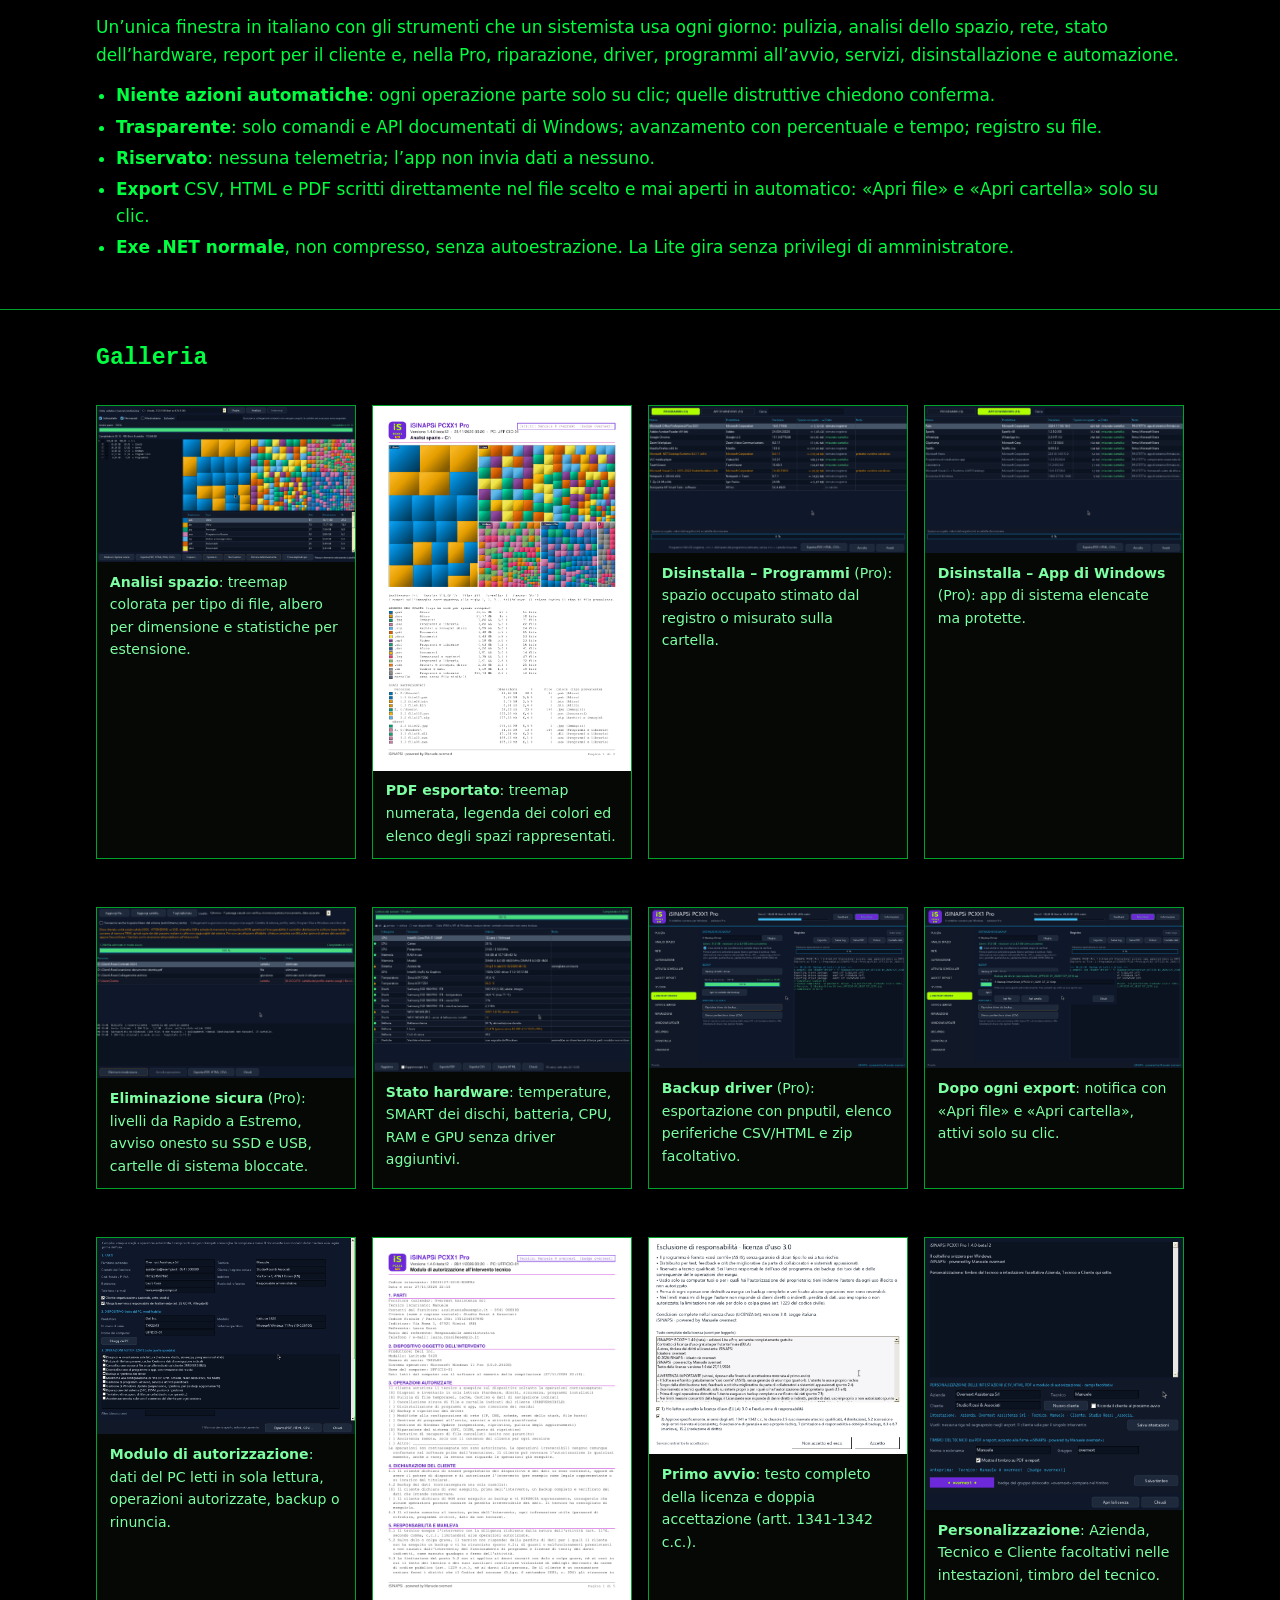
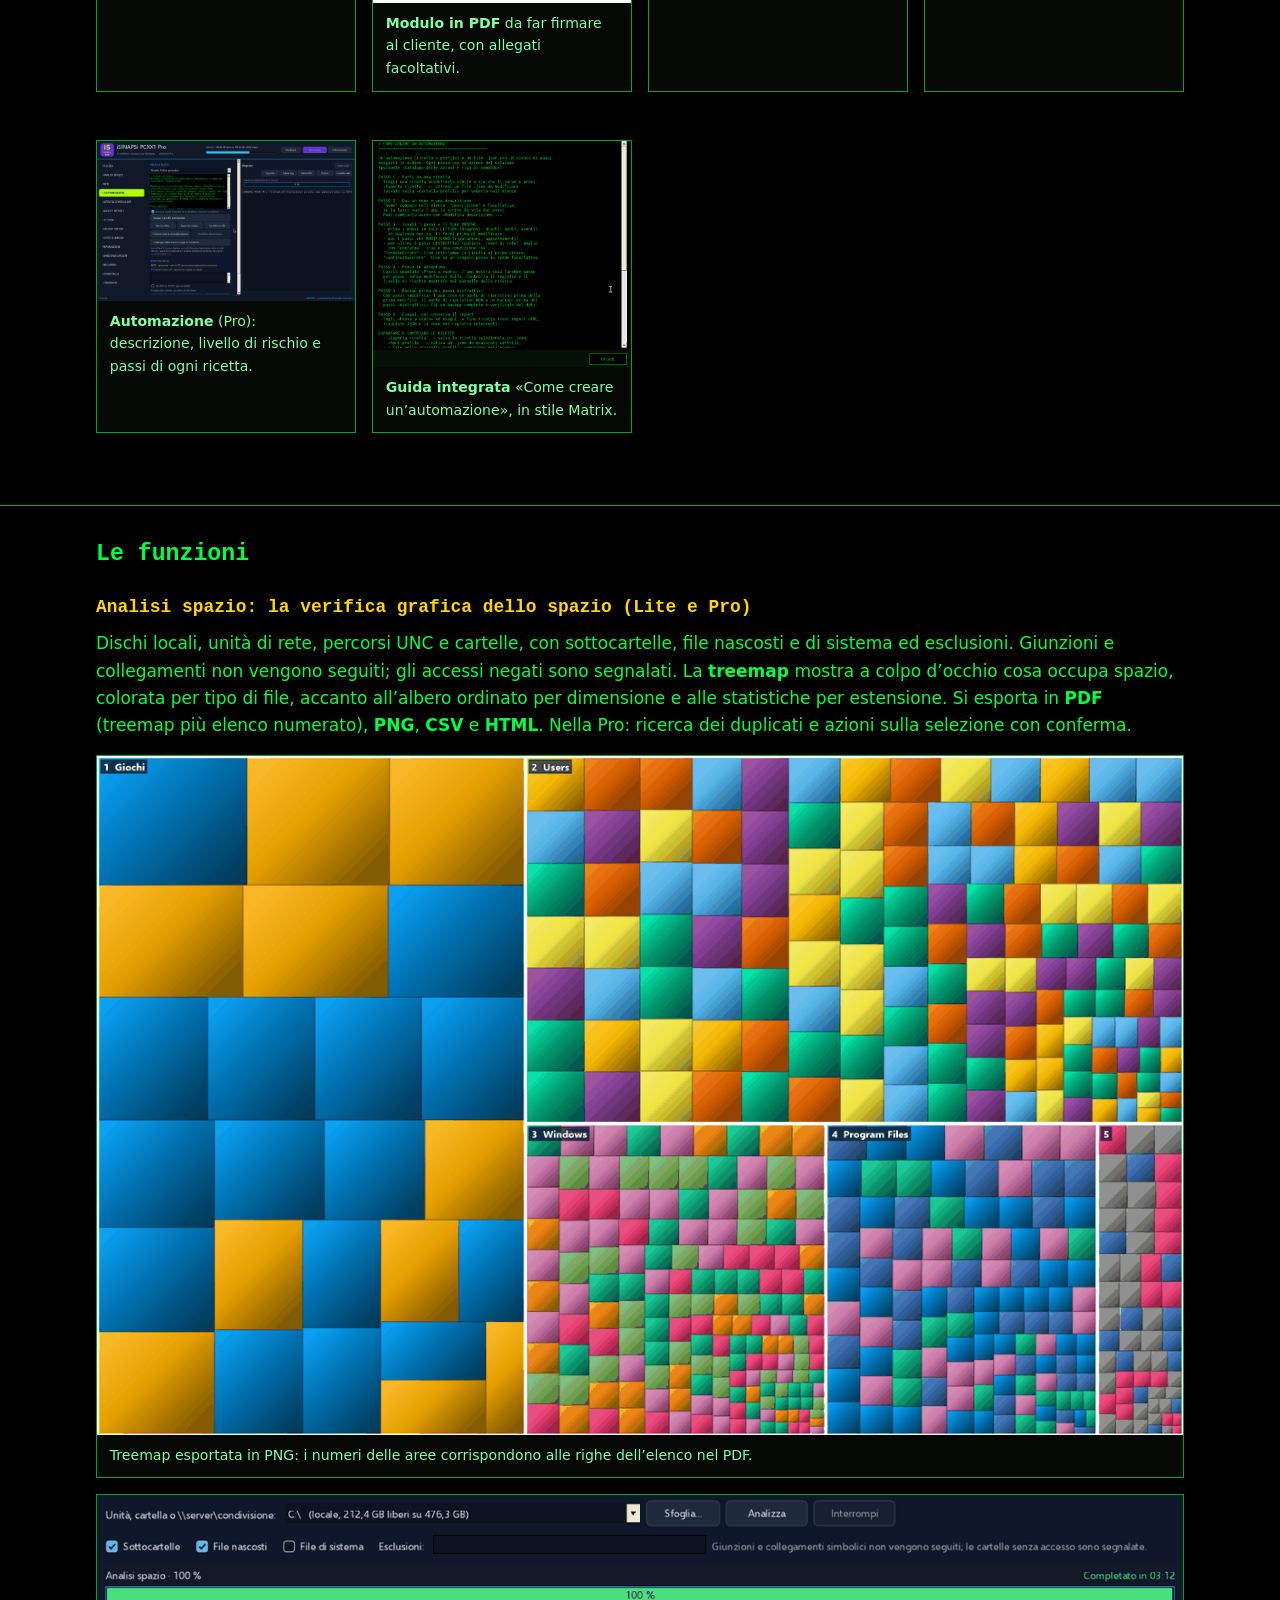
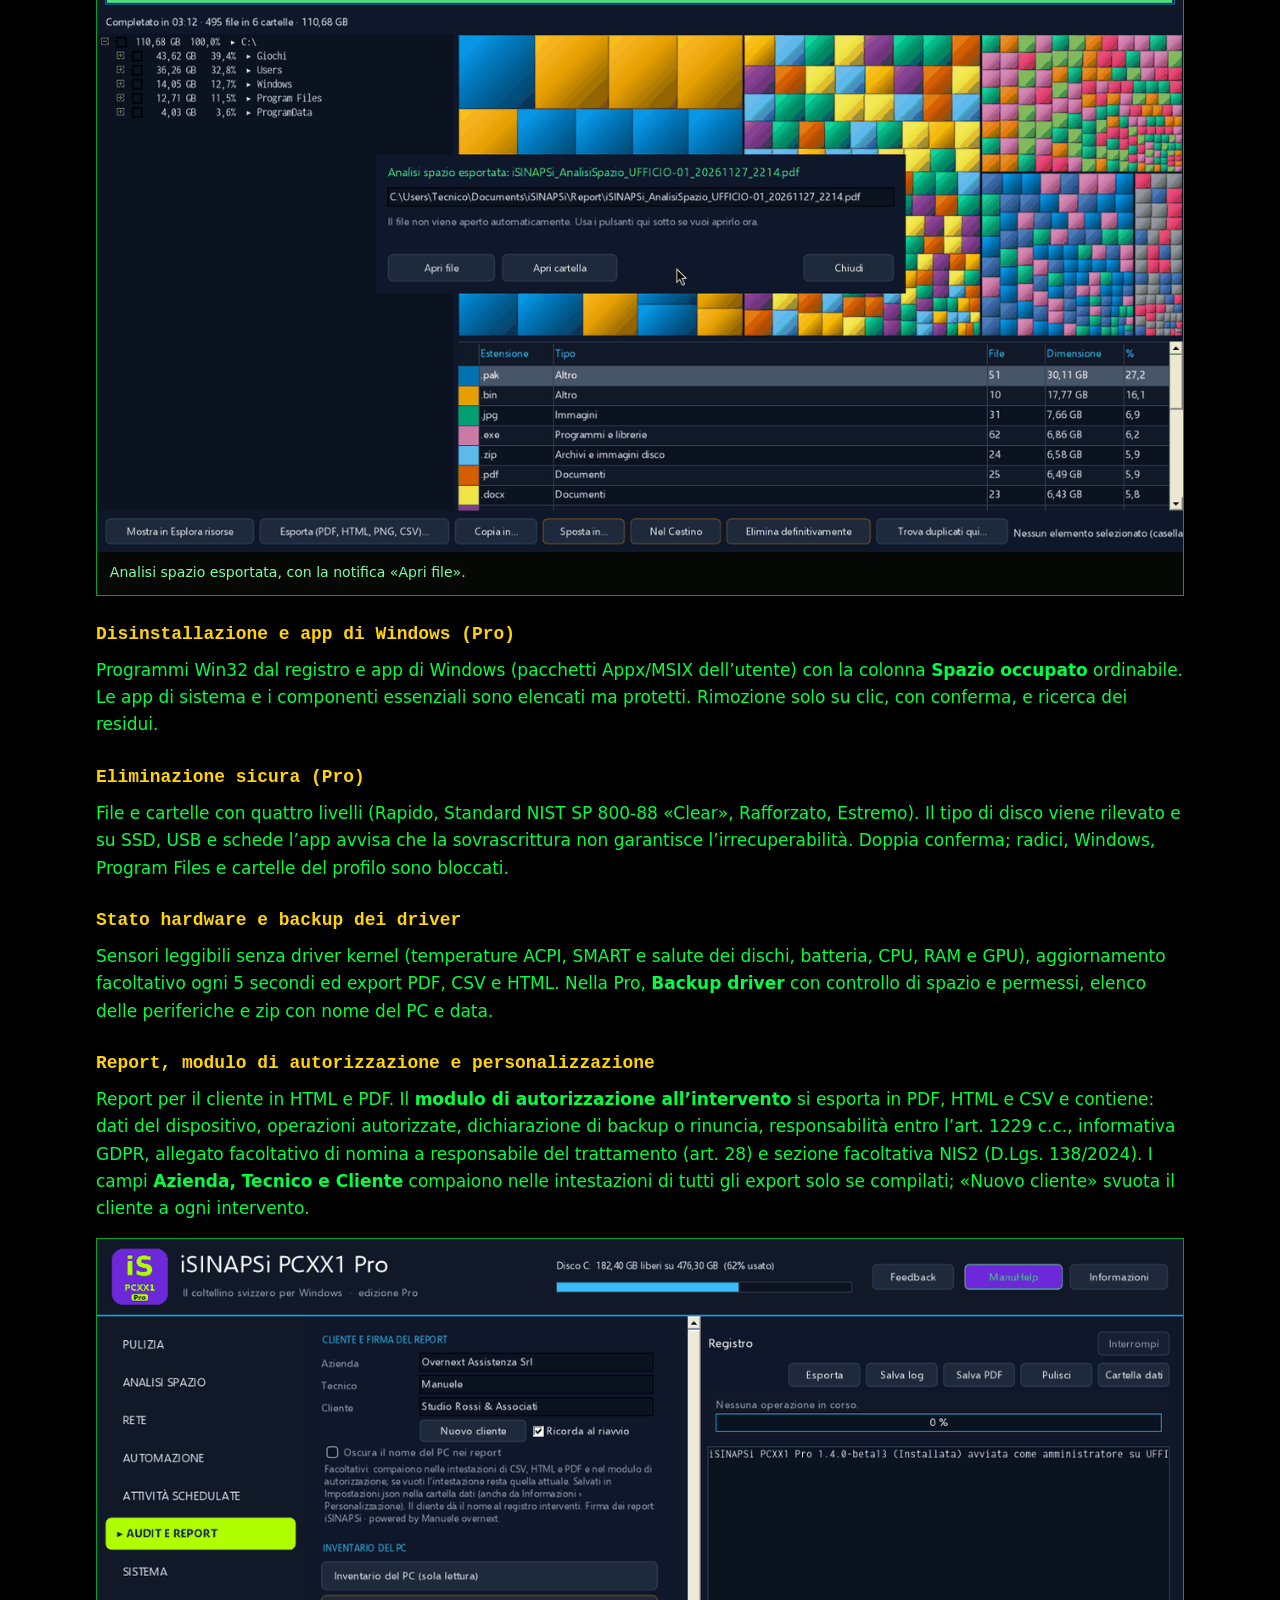
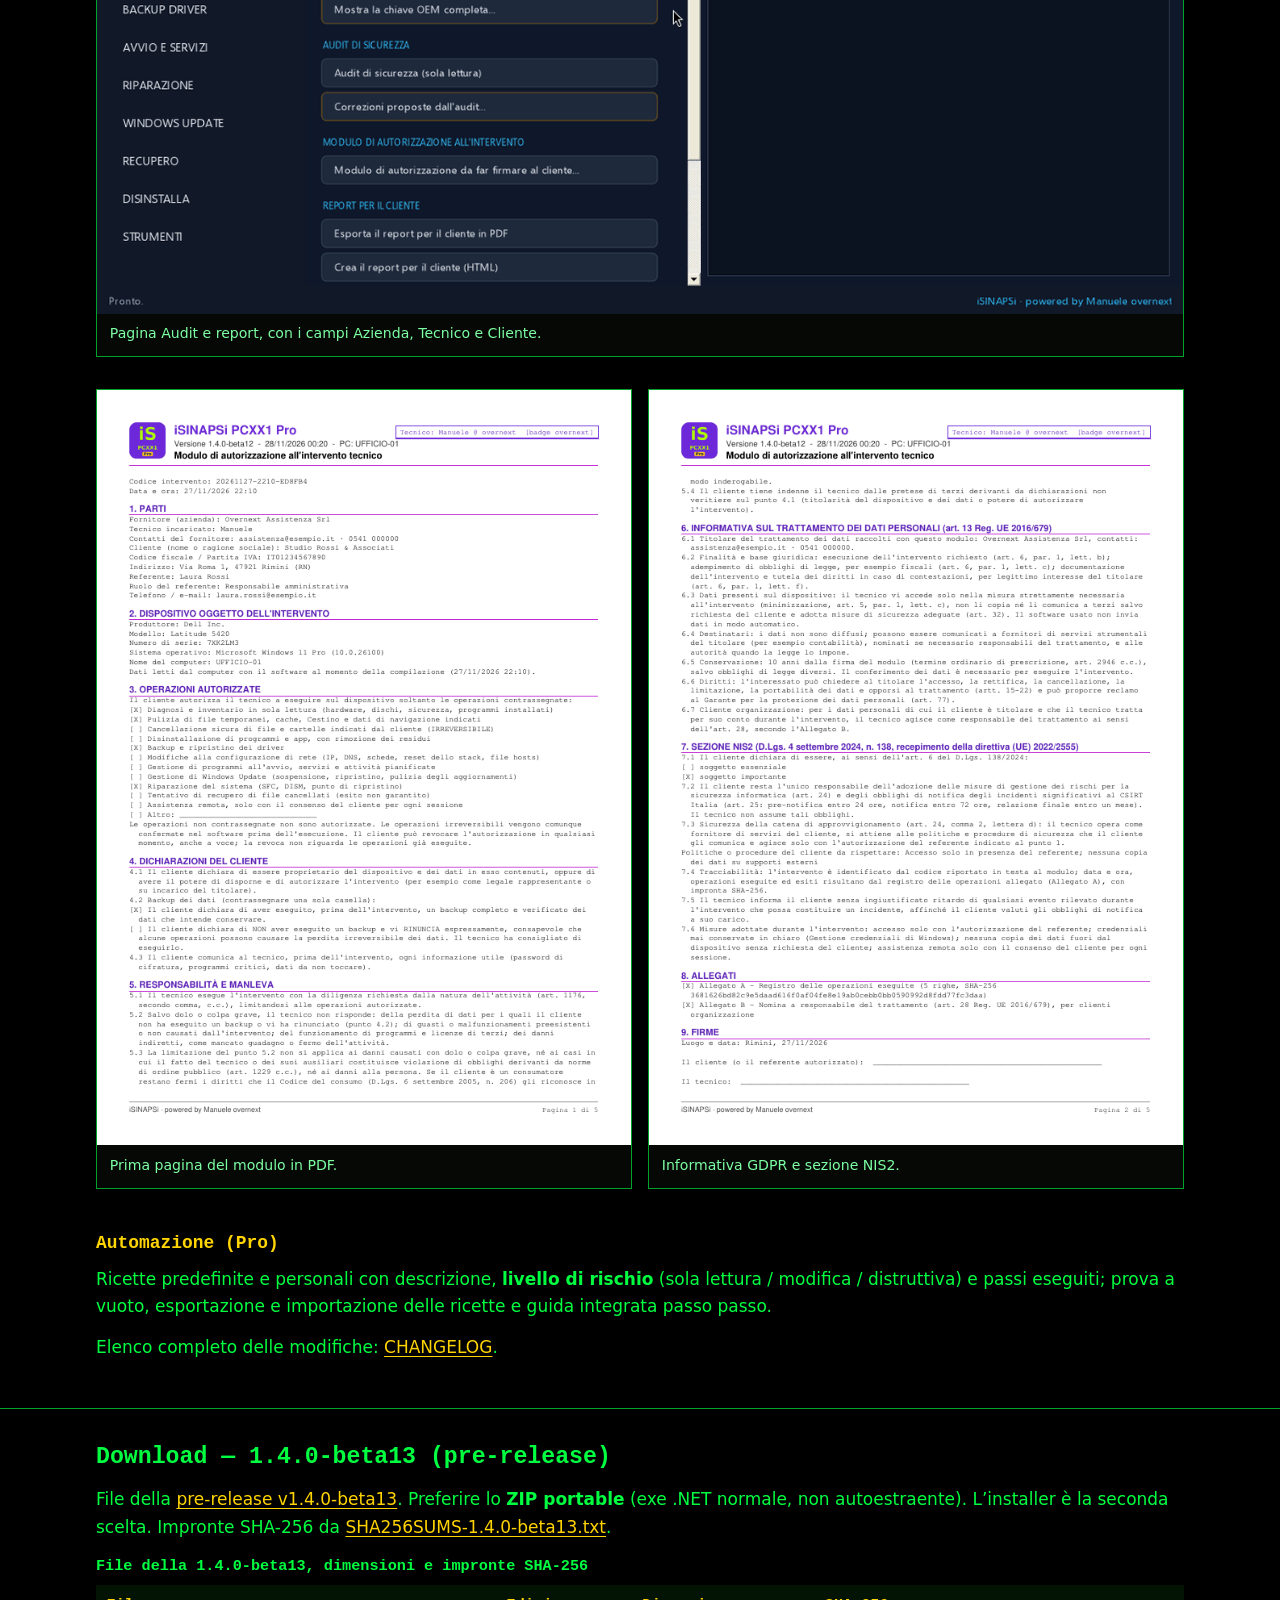
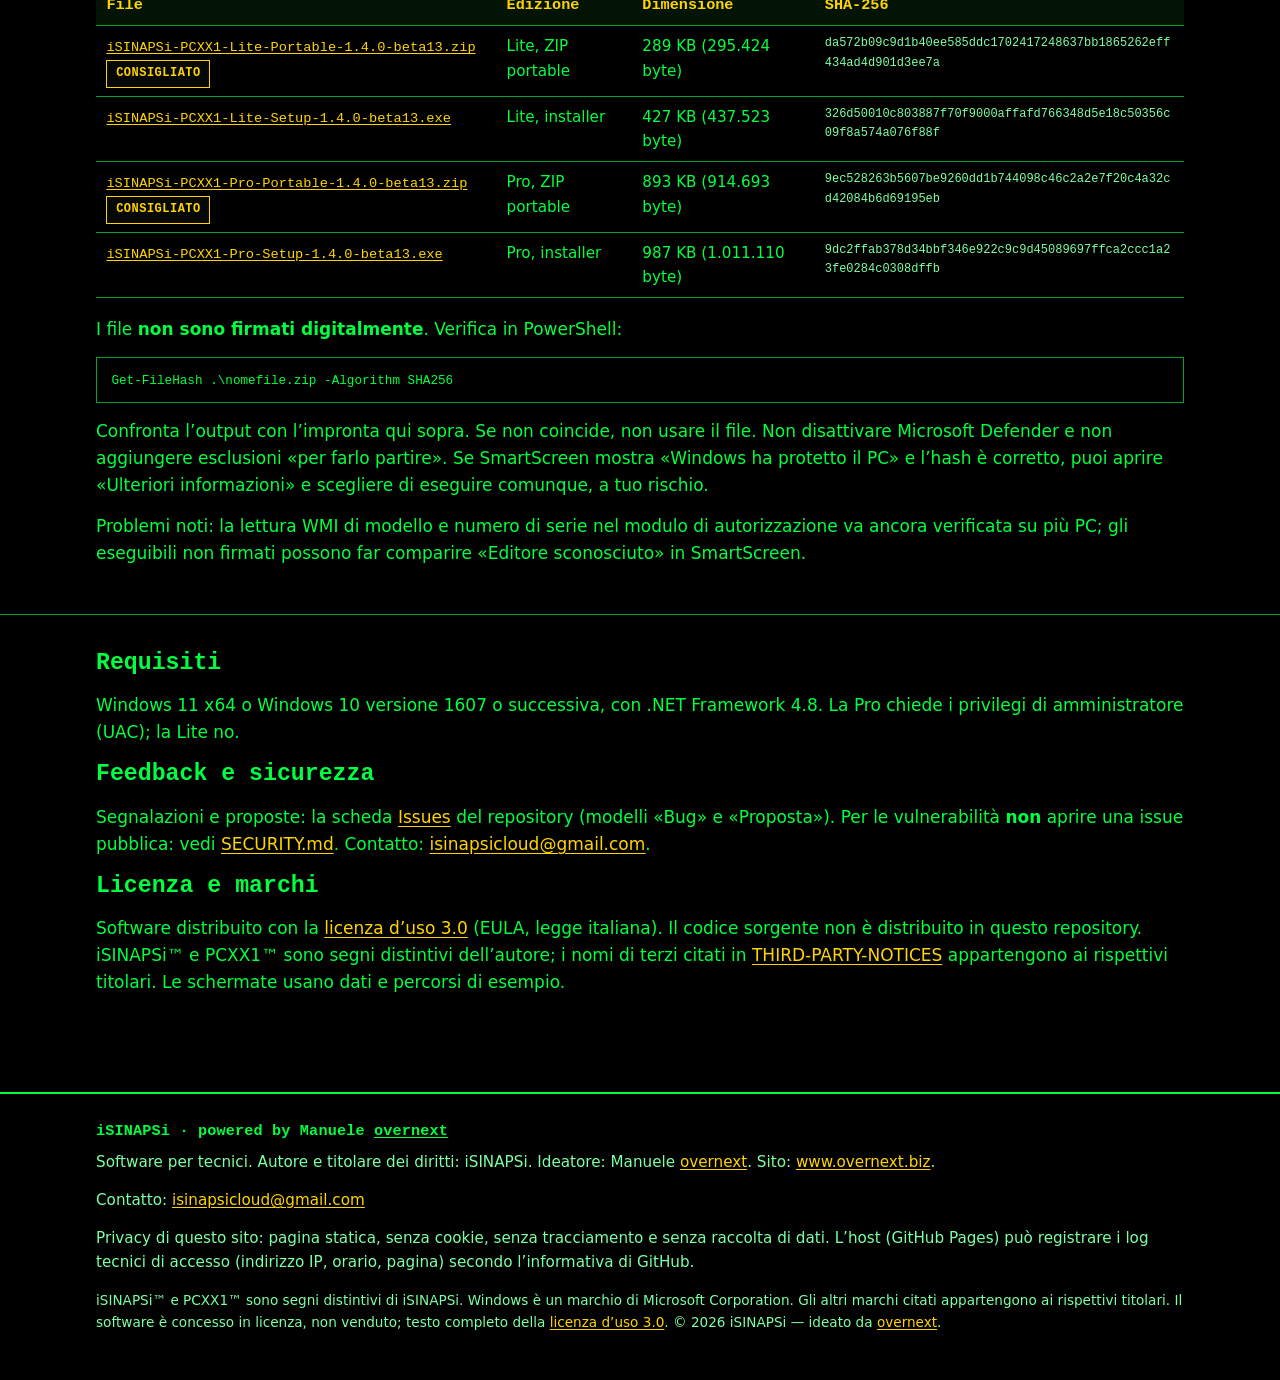
==== commit cfd2f976: "docs: landing PCXX1 1.4.0-beta13, senza «gratuito» nelle pagine Download, impronte e schermate aggio" ====
--- a/docs/pcxx1.html
+++ b/docs/pcxx1.html
@@ -4,22 +4,22 @@
   <meta charset="utf-8">
   <meta name="viewport" content="width=device-width, initial-scale=1">
   <meta name="color-scheme" content="dark">
-  <meta name="description" content="iSINAPSi PCXX1, il coltellino svizzero per Windows. Lite e Pro, completamente gratuiti. Pre-release 1.4.0-beta12.">
+  <meta name="description" content="iSINAPSi PCXX1, il coltellino svizzero per Windows. Lite e Pro, nessuna chiave di licenza. Pre-release 1.4.0-beta13.">
   <meta name="author" content="iSINAPSi">
   <meta name="theme-color" content="#000000">
   <link rel="canonical" href="https://maloxplay.github.io/iSINAPSi-PCXX1/pcxx1.html">
   <meta property="og:type" content="website">
   <meta property="og:locale" content="it_IT">
   <meta property="og:site_name" content="iSINAPSi">
-  <meta property="og:title" content="iSINAPSi PCXX1 1.4.0-beta12 — Lite e Pro · powered by Manuele overnext">
-  <meta property="og:description" content="iSINAPSi PCXX1, il coltellino svizzero per Windows. Lite e Pro, completamente gratuiti. Pre-release 1.4.0-beta12.">
+  <meta property="og:title" content="iSINAPSi PCXX1 1.4.0-beta13 — Lite e Pro · powered by Manuele overnext">
+  <meta property="og:description" content="iSINAPSi PCXX1, il coltellino svizzero per Windows. Lite e Pro, nessuna chiave di licenza. Pre-release 1.4.0-beta13.">
   <meta property="og:url" content="https://maloxplay.github.io/iSINAPSi-PCXX1/pcxx1.html">
-  <meta property="og:image" content="https://maloxplay.github.io/iSINAPSi-PCXX1/img/hero.png">
+  <meta property="og:image" content="https://maloxplay.github.io/iSINAPSi-PCXX1/img/hero-beta13.png">
   <meta name="twitter:card" content="summary_large_image">
-  <meta name="twitter:title" content="iSINAPSi PCXX1 1.4.0-beta12 — Lite e Pro · powered by Manuele overnext">
-  <meta name="twitter:description" content="iSINAPSi PCXX1, il coltellino svizzero per Windows. Lite e Pro, completamente gratuiti. Pre-release 1.4.0-beta12.">
-  <meta name="twitter:image" content="https://maloxplay.github.io/iSINAPSi-PCXX1/img/hero.png">
-  <title>iSINAPSi PCXX1 1.4.0-beta12 — Lite e Pro · powered by Manuele overnext</title>
+  <meta name="twitter:title" content="iSINAPSi PCXX1 1.4.0-beta13 — Lite e Pro · powered by Manuele overnext">
+  <meta name="twitter:description" content="iSINAPSi PCXX1, il coltellino svizzero per Windows. Lite e Pro, nessuna chiave di licenza. Pre-release 1.4.0-beta13.">
+  <meta name="twitter:image" content="https://maloxplay.github.io/iSINAPSi-PCXX1/img/hero-beta13.png">
+  <title>iSINAPSi PCXX1 1.4.0-beta13 — Lite e Pro · powered by Manuele overnext</title>
   <link rel="icon" href="img/logo-lite.png" type="image/png">
   <link rel="apple-touch-icon" href="img/logo-pro.png">
   <link rel="stylesheet" href="css/style.css">
@@ -52,17 +52,17 @@
         </div>
         <p class="signature">iSINAPSi · powered by Manuele <a href="https://www.overnext.biz" rel="noopener" target="_blank">overnext</a></p>
         <h1>iSINAPSi™ PCXX1™</h1>
-        <p class="lead"><b>Il coltellino svizzero per Windows</b> · due edizioni, <b>Lite</b> e <b>Pro</b>, <b>completamente gratuite</b></p>
+        <p class="lead"><b>Il coltellino svizzero per Windows</b> · due edizioni, <b>Lite</b> e <b>Pro</b>, nessuna chiave di licenza</p>
         <div class="badge-row">
-          <span class="badge badge-yellow">pre-release 1.4.0-beta12</span>
-          <span class="badge">gratis</span>
+          <span class="badge badge-yellow">pre-release 1.4.0-beta13</span>
+          <span class="badge badge-yellow">nessuna chiave di licenza</span>
           <span class="badge">Windows 10 1607+ e 11</span>
           <span class="badge">.NET Framework 4.8</span>
           <span class="badge">non firmato</span>
         </div>
         <div class="btn-row" style="margin-top:1.1rem">
-          <a class="btn" href="#download">Scarica la 1.4.0-beta12</a>
-          <a class="btn btn-ghost" href="https://github.com/maloxplay/iSINAPSi-PCXX1/releases/tag/v1.4.0-beta12">Pagina della release</a>
+          <a class="btn" href="#download">Scarica la 1.4.0-beta13</a>
+          <a class="btn btn-ghost" href="https://github.com/maloxplay/iSINAPSi-PCXX1/releases/tag/v1.4.0-beta13">Pagina della release</a>
         </div>
       </div>
     </section>
@@ -71,7 +71,7 @@
       <div class="wrap">
         <div class="callout">
           <h2 id="h-beta">Beta per tecnici: leggi prima di usarla</h2>
-          <p><strong>Il programma è fornito gratuitamente «così com’è» (AS IS), senza garanzie di alcun tipo. Lo usi a tuo rischio.</strong></p>
+          <p><strong>Il programma è fornito «così com’è» (AS IS), senza garanzie di alcun tipo. Lo usi a tuo rischio.</strong></p>
           <p>È distribuito per <strong>test, feedback e critiche migliorative</strong> ed è riservato a <strong>tecnici qualificati</strong>, solo su computer <strong>propri o per i quali si ha l’autorizzazione</strong> del proprietario.</p>
           <p>Prima di ogni operazione che modifica il sistema fai un <strong>backup completo e verificato</strong>: alcune operazioni non sono reversibili.</p>
           <p>Nei limiti consentiti dalla legge (art. 1229 del codice civile) l’autore non risponde di danni diretti o indiretti, perdita di dati, uso improprio o non autorizzato; la limitazione non vale per dolo o colpa grave.</p>
@@ -83,7 +83,7 @@
     <section aria-labelledby="h-cose">
       <div class="wrap">
         <figure>
-          <img src="img/hero.png" width="1200" alt="iSINAPSi PCXX1 – il coltellino svizzero per Windows, edizioni Lite e Pro">
+          <img src="img/hero-beta13.png" width="1200" alt="iSINAPSi PCXX1 – il coltellino svizzero per Windows, edizioni Lite e Pro">
           <figcaption>iSINAPSi PCXX1, edizioni Lite e Pro.</figcaption>
         </figure>
         <h2 id="h-cose">Cos’è</h2>
@@ -127,11 +127,11 @@
             <figcaption><strong>Stato hardware</strong>: temperature, SMART dei dischi, batteria, CPU, RAM e GPU senza driver aggiuntivi.</figcaption>
           </figure>
           <figure>
-            <img src="img/backup-driver.png" width="440" alt="Backup driver">
+            <img src="img/backup-driver-beta13.png" width="440" alt="Backup driver">
             <figcaption><strong>Backup driver</strong> (Pro): esportazione con pnputil, elenco periferiche CSV/HTML e zip facoltativo.</figcaption>
           </figure>
           <figure>
-            <img src="img/backup-driver-apri-file.png" width="440" alt="Notifica Apri file / Apri cartella">
+            <img src="img/backup-driver-apri-file-beta13.png" width="440" alt="Notifica Apri file / Apri cartella">
             <figcaption><strong>Dopo ogni export</strong>: notifica con «Apri file» e «Apri cartella», attivi solo su clic.</figcaption>
           </figure>
           <figure>
@@ -143,7 +143,7 @@
             <figcaption><strong>Modulo in PDF</strong> da far firmare al cliente, con allegati facoltativi.</figcaption>
           </figure>
           <figure>
-            <img src="img/eula-doppia-accettazione-2-di-2.png" width="440" alt="Doppia accettazione della licenza">
+            <img src="img/eula-doppia-accettazione-2-di-2-beta13.png" width="440" alt="Doppia accettazione della licenza">
             <figcaption><strong>Primo avvio</strong>: testo completo della licenza e doppia accettazione (artt. 1341-1342 c.c.).</figcaption>
           </figure>
           <figure>
@@ -151,7 +151,7 @@
             <figcaption><strong>Personalizzazione</strong>: Azienda, Tecnico e Cliente facoltativi nelle intestazioni, timbro del tecnico.</figcaption>
           </figure>
           <figure>
-            <img src="img/automazione-ricette-descrizione-rischio.png" width="440" alt="Automazione">
+            <img src="img/automazione-ricette-descrizione-rischio-beta13.png" width="440" alt="Automazione">
             <figcaption><strong>Automazione</strong> (Pro): descrizione, livello di rischio e passi di ogni ricetta.</figcaption>
           </figure>
           <figure>
@@ -189,7 +189,7 @@
         <h3>Report, modulo di autorizzazione e personalizzazione</h3>
         <p>Report per il cliente in HTML e PDF. Il <strong>modulo di autorizzazione all’intervento</strong> si esporta in PDF, HTML e CSV e contiene: dati del dispositivo, operazioni autorizzate, dichiarazione di backup o rinuncia, responsabilità entro l’art. 1229 c.c., informativa GDPR, allegato facoltativo di nomina a responsabile del trattamento (art. 28) e sezione facoltativa NIS2 (D.Lgs. 138/2024). I campi <strong>Azienda, Tecnico e Cliente</strong> compaiono nelle intestazioni di tutti gli export solo se compilati; «Nuovo cliente» svuota il cliente a ogni intervento.</p>
         <figure>
-          <img src="img/report-campi-e-modulo.png" width="820" alt="Pagina Audit e report">
+          <img src="img/report-campi-e-modulo-beta13.png" width="820" alt="Pagina Audit e report">
           <figcaption>Pagina Audit e report, con i campi Azienda, Tecnico e Cliente.</figcaption>
         </figure>
         <div class="gallery">
@@ -211,38 +211,38 @@
 
     <section id="download" aria-labelledby="h-dl">
       <div class="wrap">
-        <h2 id="h-dl">Download — 1.4.0-beta12 (pre-release)</h2>
-        <p>File della <a href="https://github.com/maloxplay/iSINAPSi-PCXX1/releases/tag/v1.4.0-beta12">pre-release v1.4.0-beta12</a>. Preferire lo <strong>ZIP portable</strong> (exe .NET normale, non autoestraente). L’installer è la seconda scelta. Impronte SHA-256 da <a href="https://github.com/maloxplay/iSINAPSi-PCXX1/blob/main/SHA256SUMS-1.4.0-beta12.txt">SHA256SUMS-1.4.0-beta12.txt</a>.</p>
+        <h2 id="h-dl">Download — 1.4.0-beta13 (pre-release)</h2>
+        <p>File della <a href="https://github.com/maloxplay/iSINAPSi-PCXX1/releases/tag/v1.4.0-beta13">pre-release v1.4.0-beta13</a>. Preferire lo <strong>ZIP portable</strong> (exe .NET normale, non autoestraente). L’installer è la seconda scelta. Impronte SHA-256 da <a href="https://github.com/maloxplay/iSINAPSi-PCXX1/blob/main/SHA256SUMS-1.4.0-beta13.txt">SHA256SUMS-1.4.0-beta13.txt</a>.</p>
         <div class="table-wrap">
           <table>
-            <caption>File della 1.4.0-beta12, dimensioni e impronte SHA-256</caption>
+            <caption>File della 1.4.0-beta13, dimensioni e impronte SHA-256</caption>
             <thead>
               <tr><th>File</th><th>Edizione</th><th>Dimensione</th><th>SHA-256</th></tr>
             </thead>
             <tbody>
               <tr>
-                <td><a href="https://github.com/maloxplay/iSINAPSi-PCXX1/releases/download/v1.4.0-beta12/iSINAPSi-PCXX1-Lite-Portable-1.4.0-beta12.zip"><code>iSINAPSi-PCXX1-Lite-Portable-1.4.0-beta12.zip</code></a> <span class="badge badge-yellow">consigliato</span></td>
+                <td><a href="https://github.com/maloxplay/iSINAPSi-PCXX1/releases/download/v1.4.0-beta13/iSINAPSi-PCXX1-Lite-Portable-1.4.0-beta13.zip"><code>iSINAPSi-PCXX1-Lite-Portable-1.4.0-beta13.zip</code></a> <span class="badge badge-yellow">consigliato</span></td>
                 <td>Lite, ZIP portable</td>
-                <td>289 KB (295.469 byte)</td>
-                <td class="hash">e6bc4e1ff7472aacc5774a54b2ba660953ae1319f15eae1b3af3608b88c25f03</td>
-              </tr>
-              <tr>
-                <td><a href="https://github.com/maloxplay/iSINAPSi-PCXX1/releases/download/v1.4.0-beta12/iSINAPSi-PCXX1-Lite-Setup-1.4.0-beta12.exe"><code>iSINAPSi-PCXX1-Lite-Setup-1.4.0-beta12.exe</code></a></td>
+                <td>289 KB (295.424 byte)</td>
+                <td class="hash">da572b09c9d1b40ee585ddc1702417248637bb1865262eff434ad4d901d3ee7a</td>
+              </tr>
+              <tr>
+                <td><a href="https://github.com/maloxplay/iSINAPSi-PCXX1/releases/download/v1.4.0-beta13/iSINAPSi-PCXX1-Lite-Setup-1.4.0-beta13.exe"><code>iSINAPSi-PCXX1-Lite-Setup-1.4.0-beta13.exe</code></a></td>
                 <td>Lite, installer</td>
-                <td>427 KB (437.513 byte)</td>
-                <td class="hash">065c99b6f88b6a5061bb942bdf31d0c6608f512e05a893da801333eee25f8f9c</td>
-              </tr>
-              <tr>
-                <td><a href="https://github.com/maloxplay/iSINAPSi-PCXX1/releases/download/v1.4.0-beta12/iSINAPSi-PCXX1-Pro-Portable-1.4.0-beta12.zip"><code>iSINAPSi-PCXX1-Pro-Portable-1.4.0-beta12.zip</code></a> <span class="badge badge-yellow">consigliato</span></td>
+                <td>427 KB (437.523 byte)</td>
+                <td class="hash">326d50010c803887f70f9000affafd766348d5e18c50356c09f8a574a076f88f</td>
+              </tr>
+              <tr>
+                <td><a href="https://github.com/maloxplay/iSINAPSi-PCXX1/releases/download/v1.4.0-beta13/iSINAPSi-PCXX1-Pro-Portable-1.4.0-beta13.zip"><code>iSINAPSi-PCXX1-Pro-Portable-1.4.0-beta13.zip</code></a> <span class="badge badge-yellow">consigliato</span></td>
                 <td>Pro, ZIP portable</td>
-                <td>893 KB (914.736 byte)</td>
-                <td class="hash">ec65422260e89b5bf55a1630756a5be06d2b831157fb8c1413f577ee030ab1cd</td>
-              </tr>
-              <tr>
-                <td><a href="https://github.com/maloxplay/iSINAPSi-PCXX1/releases/download/v1.4.0-beta12/iSINAPSi-PCXX1-Pro-Setup-1.4.0-beta12.exe"><code>iSINAPSi-PCXX1-Pro-Setup-1.4.0-beta12.exe</code></a></td>
+                <td>893 KB (914.693 byte)</td>
+                <td class="hash">9ec528263b5607be9260dd1b744098c46c2a2e7f20c4a32cd42084b6d69195eb</td>
+              </tr>
+              <tr>
+                <td><a href="https://github.com/maloxplay/iSINAPSi-PCXX1/releases/download/v1.4.0-beta13/iSINAPSi-PCXX1-Pro-Setup-1.4.0-beta13.exe"><code>iSINAPSi-PCXX1-Pro-Setup-1.4.0-beta13.exe</code></a></td>
                 <td>Pro, installer</td>
-                <td>987 KB (1.011.113 byte)</td>
-                <td class="hash">f470730e57b20deeeddfccc405c3895f236767a65431e43e5aa356a8a97b639c</td>
+                <td>987 KB (1.011.110 byte)</td>
+                <td class="hash">9dc2ffab378d34bbf346e922c9c9d45089697ffca2ccc1a23fe0284c0308dffb</td>
               </tr>
             </tbody>
           </table>
@@ -261,14 +261,14 @@
         <h2>Feedback e sicurezza</h2>
         <p>Segnalazioni e proposte: la scheda <a href="https://github.com/maloxplay/iSINAPSi-PCXX1/issues">Issues</a> del repository (modelli «Bug» e «Proposta»). Per le vulnerabilità <strong>non</strong> aprire una issue pubblica: vedi <a href="https://github.com/maloxplay/iSINAPSi-PCXX1/blob/main/SECURITY.md">SECURITY.md</a>. Contatto: <a href="mailto:isinapsicloud&#64;gmail.com">isinapsicloud&#64;gmail.com</a>.</p>
         <h2>Licenza e marchi</h2>
-        <p>Software gratuito distribuito con la <a href="https://github.com/maloxplay/iSINAPSi-PCXX1/blob/main/LICENSE">licenza d’uso 3.0</a> (EULA, legge italiana). Il codice sorgente non è distribuito in questo repository. iSINAPSi™ e PCXX1™ sono segni distintivi dell’autore; i nomi di terzi citati in <a href="https://github.com/maloxplay/iSINAPSi-PCXX1/blob/main/THIRD-PARTY-NOTICES.md">THIRD-PARTY-NOTICES</a> appartengono ai rispettivi titolari. Le schermate usano dati e percorsi di esempio.</p>
+        <p>Software distribuito con la <a href="https://github.com/maloxplay/iSINAPSi-PCXX1/blob/main/LICENSE">licenza d’uso 3.0</a> (EULA, legge italiana). Il codice sorgente non è distribuito in questo repository. iSINAPSi™ e PCXX1™ sono segni distintivi dell’autore; i nomi di terzi citati in <a href="https://github.com/maloxplay/iSINAPSi-PCXX1/blob/main/THIRD-PARTY-NOTICES.md">THIRD-PARTY-NOTICES</a> appartengono ai rispettivi titolari. Le schermate usano dati e percorsi di esempio.</p>
       </div>
     </section>
   </main>
   <footer class="site-footer" id="contatto">
     <div class="wrap">
       <strong class="signature">iSINAPSi · powered by Manuele <a href="https://www.overnext.biz" rel="noopener" target="_blank">overnext</a></strong>
-      <p>Software gratuiti per tecnici. Autore e titolare dei diritti: iSINAPSi. Ideatore: Manuele <a href="https://www.overnext.biz" rel="noopener" target="_blank">overnext</a>. Sito: <a href="https://www.overnext.biz" rel="noopener" target="_blank">www.overnext.biz</a>.</p>
+      <p>Software per tecnici. Autore e titolare dei diritti: iSINAPSi. Ideatore: Manuele <a href="https://www.overnext.biz" rel="noopener" target="_blank">overnext</a>. Sito: <a href="https://www.overnext.biz" rel="noopener" target="_blank">www.overnext.biz</a>.</p>
       <p>Contatto: <a href="mailto:isinapsicloud&#64;gmail.com">isinapsicloud&#64;gmail.com</a></p>
       <p>Privacy di questo sito: pagina statica, senza cookie, senza tracciamento e senza raccolta di dati. L’host (GitHub Pages) può registrare i log tecnici di accesso (indirizzo IP, orario, pagina) secondo l’informativa di GitHub.</p>
       <p class="legal-note">iSINAPSi™ e PCXX1™ sono segni distintivi di iSINAPSi. Windows è un marchio di Microsoft Corporation. Gli altri marchi citati appartengono ai rispettivi titolari. Il software è concesso in licenza, non venduto; testo completo della <a href="https://github.com/maloxplay/iSINAPSi-PCXX1/blob/main/LICENSE">licenza d’uso 3.0</a>. © 2026 iSINAPSi — ideato da <a href="https://www.overnext.biz" rel="noopener" target="_blank">overnext</a>.</p>
